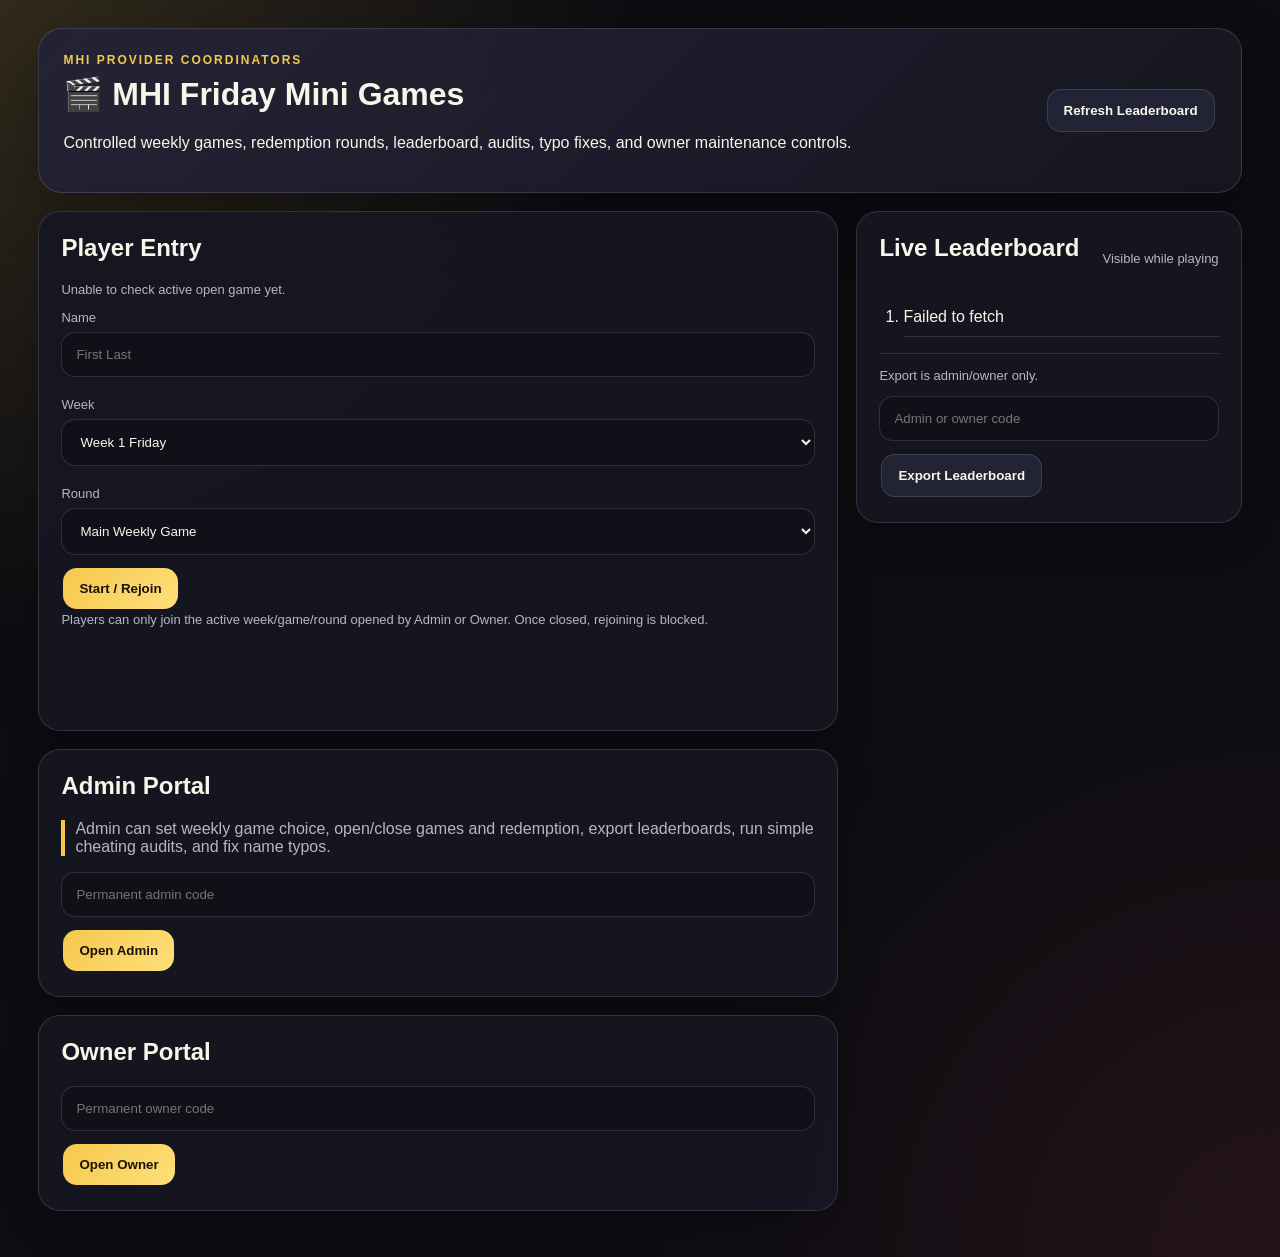
==== index.html @ cdc117ef "Add files via upload" ====
<!DOCTYPE html><html lang="en"><head><meta charset="UTF-8"/><meta name="viewport" content="width=device-width, initial-scale=1.0"/><title>MHI Friday Mini Games – Provider Coordinators</title><link rel="stylesheet" href="style.css"/></head><body><div class="app">
<header class="hero"><div><p class="eyebrow">MHI Provider Coordinators</p><h1>🎬 MHI Friday Mini Games</h1><p>Controlled weekly games, redemption rounds, leaderboard, audits, typo fixes, and owner maintenance controls.</p></div><button id="refreshBtn" class="secondary" type="button">Refresh Leaderboard</button></header>
<main class="layout">
<section class="card game-zone"><div id="entryPanel"><h2>Player Entry</h2><p id="activeDefaultNotice" class="hint">Checking for the active open game...</p><label>Name</label><input id="playerName" placeholder="First Last" maxlength="60"/><label>Week</label><select id="weekSelect"><option value="Week 1">Week 1 Friday</option><option value="Week 2">Week 2 Friday</option><option value="Week 3">Week 3 Friday</option><option value="Week 4">Week 4 Friday</option><option value="Final Kahoot">Final Kahoot Friday</option></select><label>Round</label><select id="roundSelect"><option value="main">Main Weekly Game</option><option value="redemption">Redemption Round</option></select><button id="joinBtn" type="button">Start / Rejoin</button><p class="hint">Players can only join the active week/game/round opened by Admin or Owner. Once closed, rejoining is blocked.</p></div>
<div id="activeGamePanel" class="hidden"><div class="pill-row"><span id="gameStatus" class="pill">Not Started</span><span id="winnerRule" class="pill">Top player tracked</span></div><h2 id="questionText">Choose a week and press Start.</h2><div id="answers" class="answers"></div><div id="typedAnswerBox" class="hidden"><input id="typedAnswer" placeholder="Type your answer"/><button id="submitTypedBtn" type="button">Submit</button></div><div id="matchingBox" class="hidden matching-box"></div><div class="button-row"><button id="nextBtn" class="secondary" type="button" disabled>Next</button><button id="exitBtn" class="secondary" type="button">Exit / Come Back Later</button></div><p id="feedback" class="feedback"></p></div></section>
<aside class="card side-board"><div class="leaderboard-head"><h2>Live Leaderboard</h2><span class="mini">Visible while playing</span></div><ol id="leaderboard"></ol><div class="locked-export"><p class="hint">Export is admin/owner only.</p><input id="exportCode" type="password" placeholder="Admin or owner code"/><button id="exportBtn" class="secondary" type="button">Export Leaderboard</button></div></aside>
<section class="card"><h2>Admin Portal</h2><p class="admin-note">Admin can set weekly game choice, open/close games and redemption, export leaderboards, run simple cheating audits, and fix name typos.</p><input id="adminCode" type="password" placeholder="Permanent admin code"/><button id="adminLoginBtn" type="button">Open Admin</button><div id="adminPanel" class="hidden panel"><h3>Admin Controls</h3><label>Week</label><select id="adminWeek"><option value="Week 1">Week 1</option><option value="Week 2">Week 2</option><option value="Week 3">Week 3</option><option value="Week 4">Week 4</option><option value="Final Kahoot">Final Kahoot</option></select><label>Game Choice for Week</label><select id="adminGameChoice"><option value="Movie Trivia">Movie Trivia</option><option value="Guess the Quote">Guess the Quote</option><option value="Emoji Movie Guess">Emoji Movie Guess</option><option value="Word Scramble">Word Scramble</option><option value="Select All">Select All</option><option value="Matching">Matching</option><option value="Kahoot Practice">Kahoot Practice</option></select><label>Round Type</label><select id="adminReleaseType"><option value="main">Main Weekly Game</option><option value="redemption">Redemption Round</option></select><button id="adminSetGameBtn" type="button">Set Week Game</button><button id="adminOpenBtn" type="button">Open Round</button><button id="adminCloseBtn" class="danger" type="button">Close Round</button><button id="adminAuditBtn" class="secondary" type="button">Simple Cheat Audit</button><button id="adminExportBtn" class="secondary" type="button">Export Leaderboard to Excel</button><button id="adminSetupBonusBtn" class="secondary" type="button">Setup Bonus Points Sheet</button><h4>Fix Name Typo</h4><input id="adminOldName" placeholder="Current incorrect name"/><input id="adminNewName" placeholder="Correct name"/><button id="adminRenamePlayerBtn" class="secondary" type="button">Fix Typo / Rename Player</button><pre id="adminOutput"></pre></div></section>
<section class="card owner-card"><h2>Owner Portal</h2><input id="ownerCode" type="password" placeholder="Permanent owner code"/><button id="ownerLoginBtn" type="button">Open Owner</button><div id="ownerPanel" class="hidden panel"><h3>Owner Controls</h3><label>Week</label><select id="ownerWeek"><option value="Week 1">Week 1</option><option value="Week 2">Week 2</option><option value="Week 3">Week 3</option><option value="Week 4">Week 4</option><option value="Final Kahoot">Final Kahoot</option></select><label>Game Choice for Week</label><select id="ownerGameChoice"><option value="Movie Trivia">Movie Trivia</option><option value="Guess the Quote">Guess the Quote</option><option value="Emoji Movie Guess">Emoji Movie Guess</option><option value="Word Scramble">Word Scramble</option><option value="Select All">Select All</option><option value="Matching">Matching</option><option value="Kahoot Practice">Kahoot Practice</option></select><label>Round Type</label><select id="ownerReleaseType"><option value="main">Main Weekly Game</option><option value="redemption">Redemption Round</option></select><button id="ownerSetGameBtn" type="button">Set Week Game</button><button id="ownerOpenBtn" type="button">Open Round</button><button id="ownerCloseBtn" class="danger" type="button">Close Round</button><button id="ownerExportBtn" class="secondary" type="button">Export Leaderboard to Excel</button><button id="ownerSetupBonusBtn" class="secondary" type="button">Setup Bonus Points Sheet</button><h4>Owner Reports</h4><button id="ownerReportBtn" class="secondary" type="button">Internal Summary Report</button><button id="ownerParticipationBtn" class="secondary" type="button">Participation Report</button><button id="ownerRedemptionBtn" class="secondary" type="button">Redemption Report</button><button id="ownerPrizeBtn" class="secondary" type="button">Prize Points Report</button><button id="ownerAuditBtn" class="secondary" type="button">Deep Audit Report</button><h4>Owner Score Adjustment</h4><input id="adjustName" placeholder="Player name"/><input id="adjustPoints" type="number" placeholder="Points adjustment, ex: -5 or 10"/><input id="adjustReason" placeholder="Reason"/><button id="ownerAdjustBtn" type="button">Submit Adjustment</button><h4>Fix Name Typo</h4><input id="ownerOldName" placeholder="Current incorrect name"/><input id="ownerNewName" placeholder="Correct name"/><button id="ownerRenamePlayerBtn" class="secondary" type="button">Fix Typo / Rename Player</button><h4>Owner Reset Controls</h4><p class="hint">Reset is scoped to the selected player, week, and round only. Other weeks stay untouched.</p><input id="resetPlayerName" placeholder="Player name to reset"/><label>Reset Week</label><select id="resetWeek"><option value="Week 1">Week 1</option><option value="Week 2">Week 2</option><option value="Week 3">Week 3</option><option value="Week 4">Week 4</option><option value="Final Kahoot">Final Kahoot</option></select><label>Reset Round</label><select id="resetReleaseType"><option value="main">Main Weekly Game</option><option value="redemption">Redemption Round</option></select><button id="ownerResetPlayerBtn" class="danger" type="button">Reset Player Round</button><button id="ownerResetLeaderboardBtn" class="danger" type="button">Archive + Reset Leaderboard</button><h4>Owner Delete Player</h4><p class="hint">Provider Coordinator deletion is owner-only and completely removes the selected player's records.</p><input id="ownerDeletePlayerName" placeholder="Player name to delete completely"/><button id="ownerDeletePlayerBtn" class="danger" type="button">Delete Player Completely</button><h4>Owner Security Tools</h4><button id="ownerGenerateTempBtn" class="secondary" type="button">Generate Temporary Admin Code</button><button id="ownerLogsBtn" class="secondary" type="button">View Action Logs</button><button id="ownerSuspiciousBtn" class="secondary" type="button">View Suspicious Activity</button><pre id="ownerOutput"></pre></div></section>
</main></div><script src="config.js"></script><script src="gameBank.js"></script><script src="game.js"></script></body></html>
---- style.css ----
:root{--bg:#0d0d12;--card:#171722;--card2:#232336;--text:#f9f5e8;--muted:#b9b4c7;--gold:#f5c84c;--red:#c43d4b;--border:rgba(255,255,255,.13)}
*{box-sizing:border-box}body{margin:0;font-family:Arial,Helvetica,sans-serif;background:radial-gradient(circle at top left,rgba(245,200,76,.16),transparent 35%),radial-gradient(circle at bottom right,rgba(196,61,75,.12),transparent 35%),var(--bg);color:var(--text)}
.app{width:min(1240px,94vw);margin:0 auto;padding:28px 0}.hero{display:flex;justify-content:space-between;gap:16px;align-items:center;padding:24px;border:1px solid var(--border);border-radius:24px;background:linear-gradient(135deg,rgba(35,35,54,.98),rgba(23,23,34,.9));margin-bottom:18px;box-shadow:0 20px 60px rgba(0,0,0,.28)}
.eyebrow{color:var(--gold);font-weight:800;text-transform:uppercase;letter-spacing:2px;font-size:12px;margin:0 0 8px}
h1,h2,h3,h4,p{margin-top:0}.layout{display:grid;grid-template-columns:minmax(0,1.35fr) minmax(320px,.65fr);gap:18px}.card{padding:22px;border:1px solid var(--border);background:rgba(23,23,34,.95);border-radius:22px;box-shadow:0 15px 40px rgba(0,0,0,.22)}
.game-zone{min-height:520px}.side-board{grid-row:span 4;position:sticky;top:16px;align-self:start;max-height:calc(100vh - 32px);overflow:auto}
label{display:block;color:var(--muted);font-size:13px;margin:10px 0 7px}input,select{width:100%;padding:14px;border-radius:14px;border:1px solid var(--border);background:#101019;color:var(--text);margin-bottom:10px}
button{border:0;border-radius:14px;padding:13px 16px;background:linear-gradient(135deg,var(--gold),#ffdf7a);color:#18120a;font-weight:800;cursor:pointer;margin:3px 2px;position:relative;z-index:2}
button:disabled{opacity:.45;cursor:not-allowed}.secondary{background:var(--card2);color:var(--text);border:1px solid var(--border)}.danger{background:rgba(196,61,75,.18);color:#ffb6be;border:1px solid rgba(196,61,75,.45)}
.hint,.feedback,.mini{color:var(--muted);font-size:13px}.answers{display:grid;gap:10px}.answer-btn{text-align:left;background:#101019;color:var(--text);border:1px solid var(--border);width:100%}.answer-btn.correct{background:rgba(76,201,138,.2);border-color:rgba(76,201,138,.65)}.answer-btn.wrong{background:rgba(196,61,75,.2);border-color:rgba(196,61,75,.65)}
.pill-row{display:flex;gap:8px;flex-wrap:wrap;margin-bottom:18px}.pill{display:inline-flex;padding:8px 10px;border-radius:999px;background:rgba(245,200,76,.14);color:var(--gold);font-size:12px;font-weight:800}
.hidden{display:none!important}.panel{margin-top:14px;border-top:1px solid var(--border);padding-top:14px}pre{white-space:pre-wrap;background:#101019;border:1px solid var(--border);border-radius:14px;padding:12px;max-height:300px;overflow:auto}
ol{padding-left:24px}li{padding:10px 0;border-bottom:1px solid var(--border)}.leaderboard-head{display:flex;justify-content:space-between;gap:10px;align-items:center}.locked-export{margin-top:16px;border-top:1px solid var(--border);padding-top:14px}.button-row{margin-top:14px}
.matching-box{display:grid;gap:10px}.match-row{display:grid;grid-template-columns:1fr 1fr;gap:10px;background:#101019;border:1px solid var(--border);padding:10px;border-radius:14px}.match-row select{margin:0}.admin-note{border-left:4px solid var(--gold);padding-left:10px;color:var(--muted)}
@media(max-width:920px){.layout{grid-template-columns:1fr}.side-board{position:static;max-height:none}.hero{flex-direction:column;align-items:stretch}}
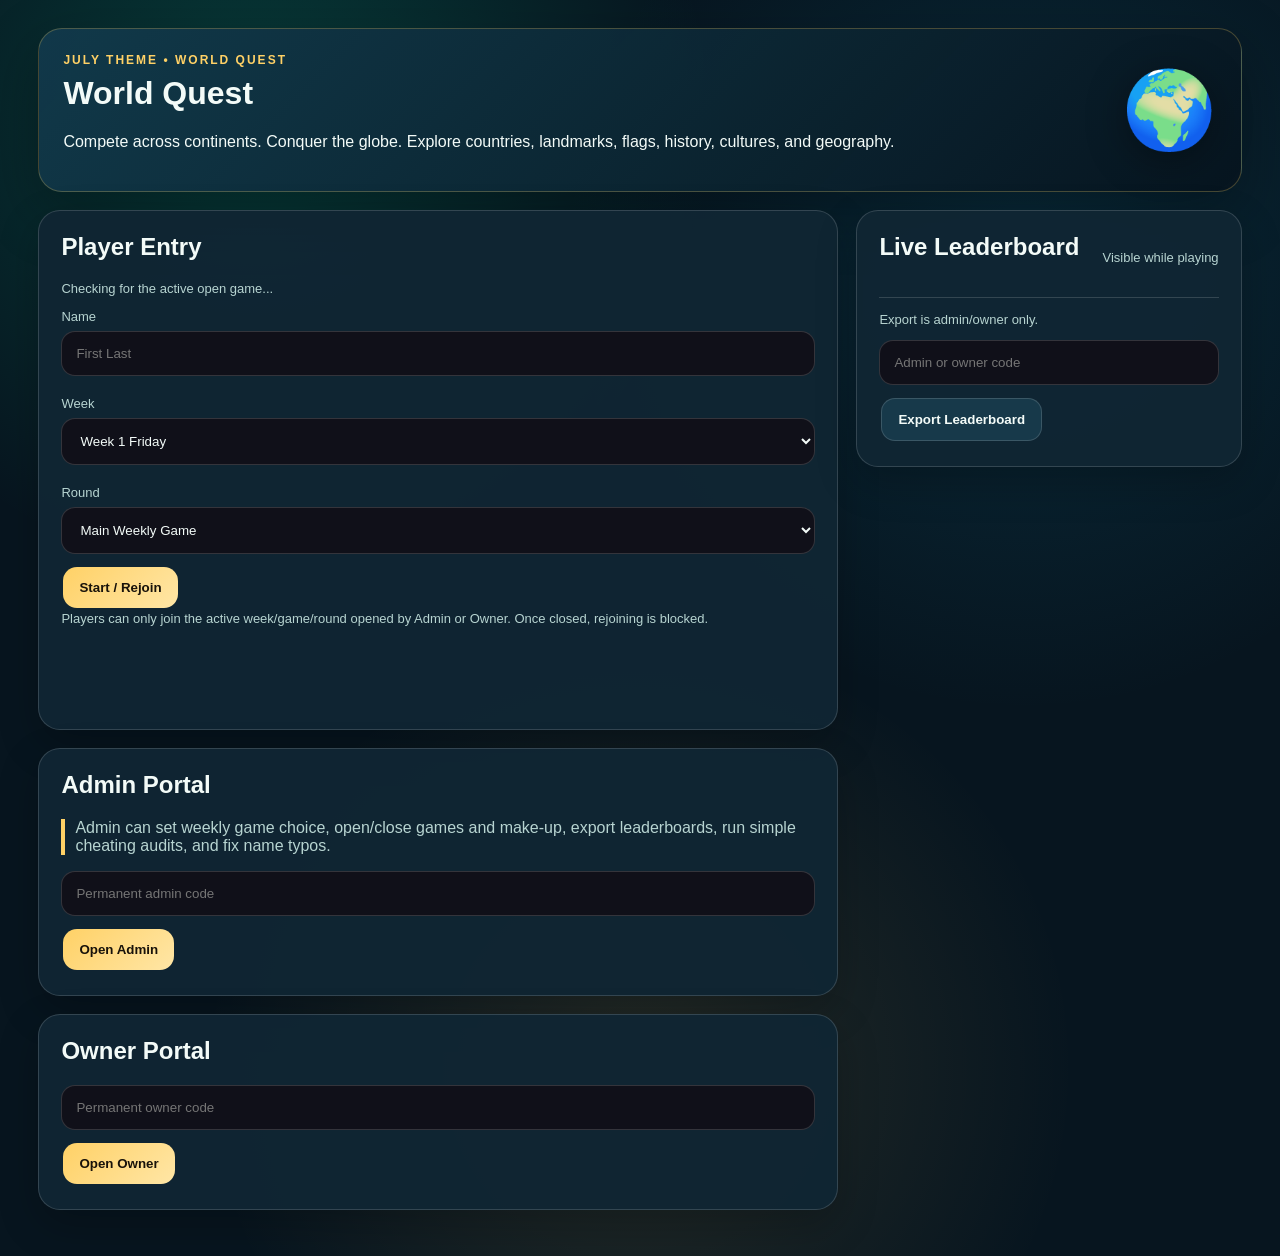
==== commit ed34a9f8: "Add files via upload" ====
--- a/index.html
+++ b/index.html
@@ -1,9 +1,61 @@
-<!DOCTYPE html><html lang="en"><head><meta charset="UTF-8"/><meta name="viewport" content="width=device-width, initial-scale=1.0"/><title>MHI Friday Mini Games – Provider Coordinators</title><link rel="stylesheet" href="style.css"/></head><body><div class="app">
-<header class="hero"><div><p class="eyebrow">MHI Provider Coordinators</p><h1>🎬 MHI Friday Mini Games</h1><p>Controlled weekly games, redemption rounds, leaderboard, audits, typo fixes, and owner maintenance controls.</p></div><button id="refreshBtn" class="secondary" type="button">Refresh Leaderboard</button></header>
+<!DOCTYPE html><html lang="en"><head><meta charset="UTF-8"/><meta name="viewport" content="width=device-width, initial-scale=1.0"/><title>MHI Provider Coordinator World Quest</title><link rel="stylesheet" href="style.css"/></head><body><div class="app">
+<header class="hero">
+      <div>
+        <p class="eyebrow">July Theme • World Quest</p>
+        <h1>World Quest</h1>
+        <p>Compete across continents. Conquer the globe. Explore countries, landmarks, flags, history, cultures, and geography.</p>
+      </div>
+      <div class="theme-art" aria-hidden="true">🌍</div>
+    </header>
 <main class="layout">
-<section class="card game-zone"><div id="entryPanel"><h2>Player Entry</h2><p id="activeDefaultNotice" class="hint">Checking for the active open game...</p><label>Name</label><input id="playerName" placeholder="First Last" maxlength="60"/><label>Week</label><select id="weekSelect"><option value="Week 1">Week 1 Friday</option><option value="Week 2">Week 2 Friday</option><option value="Week 3">Week 3 Friday</option><option value="Week 4">Week 4 Friday</option><option value="Final Kahoot">Final Kahoot Friday</option></select><label>Round</label><select id="roundSelect"><option value="main">Main Weekly Game</option><option value="redemption">Redemption Round</option></select><button id="joinBtn" type="button">Start / Rejoin</button><p class="hint">Players can only join the active week/game/round opened by Admin or Owner. Once closed, rejoining is blocked.</p></div>
+<section class="card game-zone"><div id="entryPanel"><h2>Player Entry</h2><p id="activeDefaultNotice" class="hint">Checking for the active open game...</p><label>Name</label><input id="playerName" placeholder="First Last" maxlength="60"/><label>Week</label><select id="weekSelect"><option value="Week 1">Week 1 Friday</option><option value="Week 2">Week 2 Friday</option><option value="Week 3">Week 3 Friday</option><option value="Week 4">Week 4 Friday</option><option value="Final Kahoot">Final Kahoot Friday</option></select><label>Round</label><select id="roundSelect"><option value="main">Main Weekly Game</option><option value="make-up">Make-Up Round</option></select><button id="joinBtn" type="button">Start / Rejoin</button><p class="hint">Players can only join the active week/game/round opened by Admin or Owner. Once closed, rejoining is blocked.</p></div>
 <div id="activeGamePanel" class="hidden"><div class="pill-row"><span id="gameStatus" class="pill">Not Started</span><span id="winnerRule" class="pill">Top player tracked</span></div><h2 id="questionText">Choose a week and press Start.</h2><div id="answers" class="answers"></div><div id="typedAnswerBox" class="hidden"><input id="typedAnswer" placeholder="Type your answer"/><button id="submitTypedBtn" type="button">Submit</button></div><div id="matchingBox" class="hidden matching-box"></div><div class="button-row"><button id="nextBtn" class="secondary" type="button" disabled>Next</button><button id="exitBtn" class="secondary" type="button">Exit / Come Back Later</button></div><p id="feedback" class="feedback"></p></div></section>
 <aside class="card side-board"><div class="leaderboard-head"><h2>Live Leaderboard</h2><span class="mini">Visible while playing</span></div><ol id="leaderboard"></ol><div class="locked-export"><p class="hint">Export is admin/owner only.</p><input id="exportCode" type="password" placeholder="Admin or owner code"/><button id="exportBtn" class="secondary" type="button">Export Leaderboard</button></div></aside>
-<section class="card"><h2>Admin Portal</h2><p class="admin-note">Admin can set weekly game choice, open/close games and redemption, export leaderboards, run simple cheating audits, and fix name typos.</p><input id="adminCode" type="password" placeholder="Permanent admin code"/><button id="adminLoginBtn" type="button">Open Admin</button><div id="adminPanel" class="hidden panel"><h3>Admin Controls</h3><label>Week</label><select id="adminWeek"><option value="Week 1">Week 1</option><option value="Week 2">Week 2</option><option value="Week 3">Week 3</option><option value="Week 4">Week 4</option><option value="Final Kahoot">Final Kahoot</option></select><label>Game Choice for Week</label><select id="adminGameChoice"><option value="Movie Trivia">Movie Trivia</option><option value="Guess the Quote">Guess the Quote</option><option value="Emoji Movie Guess">Emoji Movie Guess</option><option value="Word Scramble">Word Scramble</option><option value="Select All">Select All</option><option value="Matching">Matching</option><option value="Kahoot Practice">Kahoot Practice</option></select><label>Round Type</label><select id="adminReleaseType"><option value="main">Main Weekly Game</option><option value="redemption">Redemption Round</option></select><button id="adminSetGameBtn" type="button">Set Week Game</button><button id="adminOpenBtn" type="button">Open Round</button><button id="adminCloseBtn" class="danger" type="button">Close Round</button><button id="adminAuditBtn" class="secondary" type="button">Simple Cheat Audit</button><button id="adminExportBtn" class="secondary" type="button">Export Leaderboard to Excel</button><button id="adminSetupBonusBtn" class="secondary" type="button">Setup Bonus Points Sheet</button><h4>Fix Name Typo</h4><input id="adminOldName" placeholder="Current incorrect name"/><input id="adminNewName" placeholder="Correct name"/><button id="adminRenamePlayerBtn" class="secondary" type="button">Fix Typo / Rename Player</button><pre id="adminOutput"></pre></div></section>
-<section class="card owner-card"><h2>Owner Portal</h2><input id="ownerCode" type="password" placeholder="Permanent owner code"/><button id="ownerLoginBtn" type="button">Open Owner</button><div id="ownerPanel" class="hidden panel"><h3>Owner Controls</h3><label>Week</label><select id="ownerWeek"><option value="Week 1">Week 1</option><option value="Week 2">Week 2</option><option value="Week 3">Week 3</option><option value="Week 4">Week 4</option><option value="Final Kahoot">Final Kahoot</option></select><label>Game Choice for Week</label><select id="ownerGameChoice"><option value="Movie Trivia">Movie Trivia</option><option value="Guess the Quote">Guess the Quote</option><option value="Emoji Movie Guess">Emoji Movie Guess</option><option value="Word Scramble">Word Scramble</option><option value="Select All">Select All</option><option value="Matching">Matching</option><option value="Kahoot Practice">Kahoot Practice</option></select><label>Round Type</label><select id="ownerReleaseType"><option value="main">Main Weekly Game</option><option value="redemption">Redemption Round</option></select><button id="ownerSetGameBtn" type="button">Set Week Game</button><button id="ownerOpenBtn" type="button">Open Round</button><button id="ownerCloseBtn" class="danger" type="button">Close Round</button><button id="ownerExportBtn" class="secondary" type="button">Export Leaderboard to Excel</button><button id="ownerSetupBonusBtn" class="secondary" type="button">Setup Bonus Points Sheet</button><h4>Owner Reports</h4><button id="ownerReportBtn" class="secondary" type="button">Internal Summary Report</button><button id="ownerParticipationBtn" class="secondary" type="button">Participation Report</button><button id="ownerRedemptionBtn" class="secondary" type="button">Redemption Report</button><button id="ownerPrizeBtn" class="secondary" type="button">Prize Points Report</button><button id="ownerAuditBtn" class="secondary" type="button">Deep Audit Report</button><h4>Owner Score Adjustment</h4><input id="adjustName" placeholder="Player name"/><input id="adjustPoints" type="number" placeholder="Points adjustment, ex: -5 or 10"/><input id="adjustReason" placeholder="Reason"/><button id="ownerAdjustBtn" type="button">Submit Adjustment</button><h4>Fix Name Typo</h4><input id="ownerOldName" placeholder="Current incorrect name"/><input id="ownerNewName" placeholder="Correct name"/><button id="ownerRenamePlayerBtn" class="secondary" type="button">Fix Typo / Rename Player</button><h4>Owner Reset Controls</h4><p class="hint">Reset is scoped to the selected player, week, and round only. Other weeks stay untouched.</p><input id="resetPlayerName" placeholder="Player name to reset"/><label>Reset Week</label><select id="resetWeek"><option value="Week 1">Week 1</option><option value="Week 2">Week 2</option><option value="Week 3">Week 3</option><option value="Week 4">Week 4</option><option value="Final Kahoot">Final Kahoot</option></select><label>Reset Round</label><select id="resetReleaseType"><option value="main">Main Weekly Game</option><option value="redemption">Redemption Round</option></select><button id="ownerResetPlayerBtn" class="danger" type="button">Reset Player Round</button><button id="ownerResetLeaderboardBtn" class="danger" type="button">Archive + Reset Leaderboard</button><h4>Owner Delete Player</h4><p class="hint">Provider Coordinator deletion is owner-only and completely removes the selected player's records.</p><input id="ownerDeletePlayerName" placeholder="Player name to delete completely"/><button id="ownerDeletePlayerBtn" class="danger" type="button">Delete Player Completely</button><h4>Owner Security Tools</h4><button id="ownerGenerateTempBtn" class="secondary" type="button">Generate Temporary Admin Code</button><button id="ownerLogsBtn" class="secondary" type="button">View Action Logs</button><button id="ownerSuspiciousBtn" class="secondary" type="button">View Suspicious Activity</button><pre id="ownerOutput"></pre></div></section>
+<section class="card"><h2>Admin Portal</h2><p class="admin-note">Admin can set weekly game choice, open/close games and make-up, export leaderboards, run simple cheating audits, and fix name typos.</p><input id="adminCode" type="password" placeholder="Permanent admin code"/><button id="adminLoginBtn" type="button">Open Admin</button><div id="adminPanel" class="hidden panel"><h3>Admin Controls</h3><label>Week</label><select id="adminWeek"><option value="Week 1">Week 1</option><option value="Week 2">Week 2</option><option value="Week 3">Week 3</option><option value="Week 4">Week 4</option><option value="Final Kahoot">Final Kahoot</option></select><label>Game Choice for Week</label><select id="adminGameChoice"><option value="Flag Finder">Flag Finder</option>
+  <option value="Landmark Legends">Landmark Legends</option>
+  <option value="Map Quest">Map Quest</option>
+  <option value="Culture Clues">Culture Clues</option>
+  <option value="Empire Explorer">Empire Explorer</option>
+  <option value="World Scramble">World Scramble</option>
+  <option value="Passport Matching">Passport Matching</option>
+  <option value="Global Showdown Kahoot">Global Showdown Kahoot</option>
+  <option value="World Quest Tie-Breaker">World Quest Tie-Breaker</option></select><label>Round Type</label><select id="adminReleaseType"><option value="main">Main Weekly Game</option><option value="make-up">Make-Up Round</option></select><button id="adminSetGameBtn" type="button">Set Week Game</button><button id="adminOpenBtn" type="button">Open Round</button><button id="adminCloseBtn" class="danger" type="button">Close Round</button><button id="adminAuditBtn" class="secondary" type="button">Simple Cheat Audit</button><button id="adminAuditExportBtn" class="secondary" type="button">Export Audit Report</button>
+<button id="adminMakeupReportBtn" class="secondary" type="button">Make-Up Eligibility Report</button>
+<button id="adminExportBtn" class="secondary" type="button">Export Leaderboard to Excel</button><button id="adminSetupBonusBtn" class="secondary" type="button">Setup / Refresh Bonus Points Sheet</button><h4>Fix Name Typo</h4><input id="adminOldName" placeholder="Current incorrect name"/><input id="adminNewName" placeholder="Correct name"/><button id="adminRenamePlayerBtn" class="secondary" type="button">Fix Typo / Rename Player</button><pre id="adminOutput"></pre></div></section>
+<section class="card owner-card"><h2>Owner Portal</h2><input id="ownerCode" type="password" placeholder="Permanent owner code"/><button id="ownerLoginBtn" type="button">Open Owner</button><div id="ownerPanel" class="hidden panel"><h3>Owner Controls</h3><label>Week</label><select id="ownerWeek"><option value="Week 1">Week 1</option><option value="Week 2">Week 2</option><option value="Week 3">Week 3</option><option value="Week 4">Week 4</option><option value="Final Kahoot">Final Kahoot</option></select><label>Game Choice for Week</label><select id="ownerGameChoice"><option value="Flag Finder">Flag Finder</option>
+  <option value="Landmark Legends">Landmark Legends</option>
+  <option value="Map Quest">Map Quest</option>
+  <option value="Culture Clues">Culture Clues</option>
+  <option value="Empire Explorer">Empire Explorer</option>
+  <option value="World Scramble">World Scramble</option>
+  <option value="Passport Matching">Passport Matching</option>
+  <option value="Global Showdown Kahoot">Global Showdown Kahoot</option>
+  <option value="World Quest Tie-Breaker">World Quest Tie-Breaker</option></select><label>Round Type</label><select id="ownerReleaseType"><option value="main">Main Weekly Game</option><option value="make-up">Make-Up Round</option></select><button id="ownerSetGameBtn" type="button">Set Week Game</button><button id="ownerOpenBtn" type="button">Open Round</button><button id="ownerCloseBtn" class="danger" type="button">Close Round</button>
+<h4>Owner Practice Mode</h4>
+<p class="hint">Practice mode lets you test the active open game without saving points to the real leaderboard.</p>
+<button id="ownerPracticeBtn" class="secondary" type="button">Start Owner Practice Game</button>
+
+<h4>Owner Question Editor</h4>
+<p class="hint">Use this to update questions/options from the site. Edits are stored in the backend Google Sheet and override coded questions for the selected week/round/game.</p>
+<label>Edit Week</label><select id="editorWeek"><option value="Week 1">Week 1</option><option value="Week 2">Week 2</option><option value="Week 3">Week 3</option><option value="Week 4">Week 4</option><option value="Final Kahoot">Final Kahoot</option></select>
+<label>Edit Round</label><select id="editorReleaseType"><option value="main">Main Weekly Game</option><option value="make-up">Make-Up Round</option></select>
+<label>Edit Game</label><select id="editorGame"><option value="Flag Finder">Flag Finder</option>
+  <option value="Landmark Legends">Landmark Legends</option>
+  <option value="Map Quest">Map Quest</option>
+  <option value="Culture Clues">Culture Clues</option>
+  <option value="Empire Explorer">Empire Explorer</option>
+  <option value="World Scramble">World Scramble</option>
+  <option value="Passport Matching">Passport Matching</option>
+  <option value="Global Showdown Kahoot">Global Showdown Kahoot</option>
+  <option value="World Quest Tie-Breaker">World Quest Tie-Breaker</option></select>
+<button id="ownerLoadQuestionsBtn" class="secondary" type="button">Load Editable Questions</button>
+<textarea id="questionEditorBox" rows="12" style="width:100%;border-radius:14px;background:#101019;color:#f9f5e8;border:1px solid rgba(255,255,255,.13);padding:12px;" placeholder="Load questions first, then edit JSON here."></textarea>
+<button id="ownerSaveQuestionsBtn" class="secondary" type="button">Save Question Edits</button>
+<button id="ownerResetQuestionsBtn" class="danger" type="button">Clear Custom Questions</button>
+<button id="ownerActiveDashboardBtn" class="secondary" type="button">View Active Round Dashboard</button>
+<button id="ownerForceCloseBtn" class="danger" type="button">Force Close All Rounds</button>
+<button id="ownerAuditExportBtn" class="secondary" type="button">Export Full Audit Report</button>
+<button id="ownerBonusReportBtn" class="secondary" type="button">Export Bonus Point Report</button>
+<button id="ownerMakeupReportBtn" class="secondary" type="button">Make-Up Eligibility Report</button>
+<button id="ownerExportBtn" class="secondary" type="button">Export Leaderboard to Excel</button><button id="ownerSetupBonusBtn" class="secondary" type="button">Setup / Refresh Bonus Points Sheet</button><h4>Owner Reports</h4><button id="ownerReportBtn" class="secondary" type="button">Internal Summary Report</button><button id="ownerParticipationBtn" class="secondary" type="button">Participation Report</button><button id="ownerMake-UpBtn" class="secondary" type="button">Make-Up Report</button><button id="ownerPrizeBtn" class="secondary" type="button">Prize Points Report</button><button id="ownerAuditBtn" class="secondary" type="button">Deep Audit Report</button><h4>Owner Score Adjustment</h4><input id="adjustName" placeholder="Player name"/><input id="adjustPoints" type="number" placeholder="Points adjustment, ex: -5 or 10"/><input id="adjustReason" placeholder="Reason"/><button id="ownerAdjustBtn" type="button">Submit Adjustment</button><h4>Fix Name Typo</h4><input id="ownerOldName" placeholder="Current incorrect name"/><input id="ownerNewName" placeholder="Correct name"/><button id="ownerRenamePlayerBtn" class="secondary" type="button">Fix Typo / Rename Player</button><h4>Owner Reset Controls</h4><p class="hint">Reset is scoped to the selected player, week, and round only. Other weeks stay untouched.</p><input id="resetPlayerName" placeholder="Player name to reset"/><label>Reset Week</label><select id="resetWeek"><option value="Week 1">Week 1</option><option value="Week 2">Week 2</option><option value="Week 3">Week 3</option><option value="Week 4">Week 4</option><option value="Final Kahoot">Final Kahoot</option></select><label>Reset Round</label><select id="resetReleaseType"><option value="main">Main Weekly Game</option><option value="make-up">Make-Up Round</option></select><button id="ownerResetPlayerBtn" class="danger" type="button">Reset Player Round</button><button id="ownerResetLeaderboardBtn" class="danger" type="button">Archive + Reset Leaderboard</button><h4>Owner Delete Player / Test Record Cleanup</h4><p class="hint">Provider Coordinator deletion is owner-only and completely removes the selected player's records.</p><input id="ownerDeletePlayerName" placeholder="Player name to delete completely"/><button id="ownerDeletePlayerBtn" class="danger" type="button">Delete Player Completely</button><h4>Owner Security Tools</h4><button id="ownerGenerateTempBtn" class="secondary" type="button">Generate Temporary Admin Code</button><button id="ownerLogsBtn" class="secondary" type="button">View Action Logs</button><button id="ownerSuspiciousBtn" class="secondary" type="button">View Suspicious Activity</button><pre id="ownerOutput"></pre></div></section>
 </main></div><script src="config.js"></script><script src="gameBank.js"></script><script src="game.js"></script></body></html>
--- a/style.css
+++ b/style.css
@@ -1,4 +1,4 @@
-:root{--bg:#0d0d12;--card:#171722;--card2:#232336;--text:#f9f5e8;--muted:#b9b4c7;--gold:#f5c84c;--red:#c43d4b;--border:rgba(255,255,255,.13)}
+:root{--bg:#07151f;--card:#102633;--card2:#17394a;--text:#f3fbf8;--muted:#b7d4d1;--gold:#ffd166;--red:#ef476f;--green:#06d6a0;--blue:#118ab2;--border:rgba(255,255,255,.15)}
 *{box-sizing:border-box}body{margin:0;font-family:Arial,Helvetica,sans-serif;background:radial-gradient(circle at top left,rgba(245,200,76,.16),transparent 35%),radial-gradient(circle at bottom right,rgba(196,61,75,.12),transparent 35%),var(--bg);color:var(--text)}
 .app{width:min(1240px,94vw);margin:0 auto;padding:28px 0}.hero{display:flex;justify-content:space-between;gap:16px;align-items:center;padding:24px;border:1px solid var(--border);border-radius:24px;background:linear-gradient(135deg,rgba(35,35,54,.98),rgba(23,23,34,.9));margin-bottom:18px;box-shadow:0 20px 60px rgba(0,0,0,.28)}
 .eyebrow{color:var(--gold);font-weight:800;text-transform:uppercase;letter-spacing:2px;font-size:12px;margin:0 0 8px}
@@ -12,4 +12,15 @@
 .hidden{display:none!important}.panel{margin-top:14px;border-top:1px solid var(--border);padding-top:14px}pre{white-space:pre-wrap;background:#101019;border:1px solid var(--border);border-radius:14px;padding:12px;max-height:300px;overflow:auto}
 ol{padding-left:24px}li{padding:10px 0;border-bottom:1px solid var(--border)}.leaderboard-head{display:flex;justify-content:space-between;gap:10px;align-items:center}.locked-export{margin-top:16px;border-top:1px solid var(--border);padding-top:14px}.button-row{margin-top:14px}
 .matching-box{display:grid;gap:10px}.match-row{display:grid;grid-template-columns:1fr 1fr;gap:10px;background:#101019;border:1px solid var(--border);padding:10px;border-radius:14px}.match-row select{margin:0}.admin-note{border-left:4px solid var(--gold);padding-left:10px;color:var(--muted)}
-@media(max-width:920px){.layout{grid-template-columns:1fr}.side-board{position:static;max-height:none}.hero{flex-direction:column;align-items:stretch}}+@media(max-width:920px){.layout{grid-template-columns:1fr}.side-board{position:static;max-height:none}.hero{flex-direction:column;align-items:stretch}}
+body{background:radial-gradient(circle at 20% 10%,rgba(6,214,160,.20),transparent 30%),radial-gradient(circle at 80% 20%,rgba(17,138,178,.18),transparent 32%),radial-gradient(circle at 50% 85%,rgba(255,209,102,.12),transparent 35%),var(--bg)!important}
+.hero{background:linear-gradient(135deg,rgba(17,57,74,.98),rgba(7,21,31,.95))!important;border-color:rgba(255,209,102,.25)!important}
+.theme-art{font-size:76px;filter:drop-shadow(0 8px 20px rgba(0,0,0,.35));line-height:1}
+.card{background:rgba(16,38,51,.96)!important}
+button{background:linear-gradient(135deg,var(--gold),#ffe6a6)!important}
+.secondary{background:var(--card2)!important;color:var(--text)!important;border:1px solid var(--border)!important}
+.danger{background:rgba(239,71,111,.18)!important;color:#ffd0dc!important;border:1px solid rgba(239,71,111,.55)!important}
+.pill{background:rgba(6,214,160,.16)!important;color:#adffe6!important}
+.answer-btn{background:#07151f!important;color:var(--text)!important}
+.answer-btn.correct{background:rgba(6,214,160,.25)!important}
+.answer-btn.wrong{background:rgba(239,71,111,.23)!important}
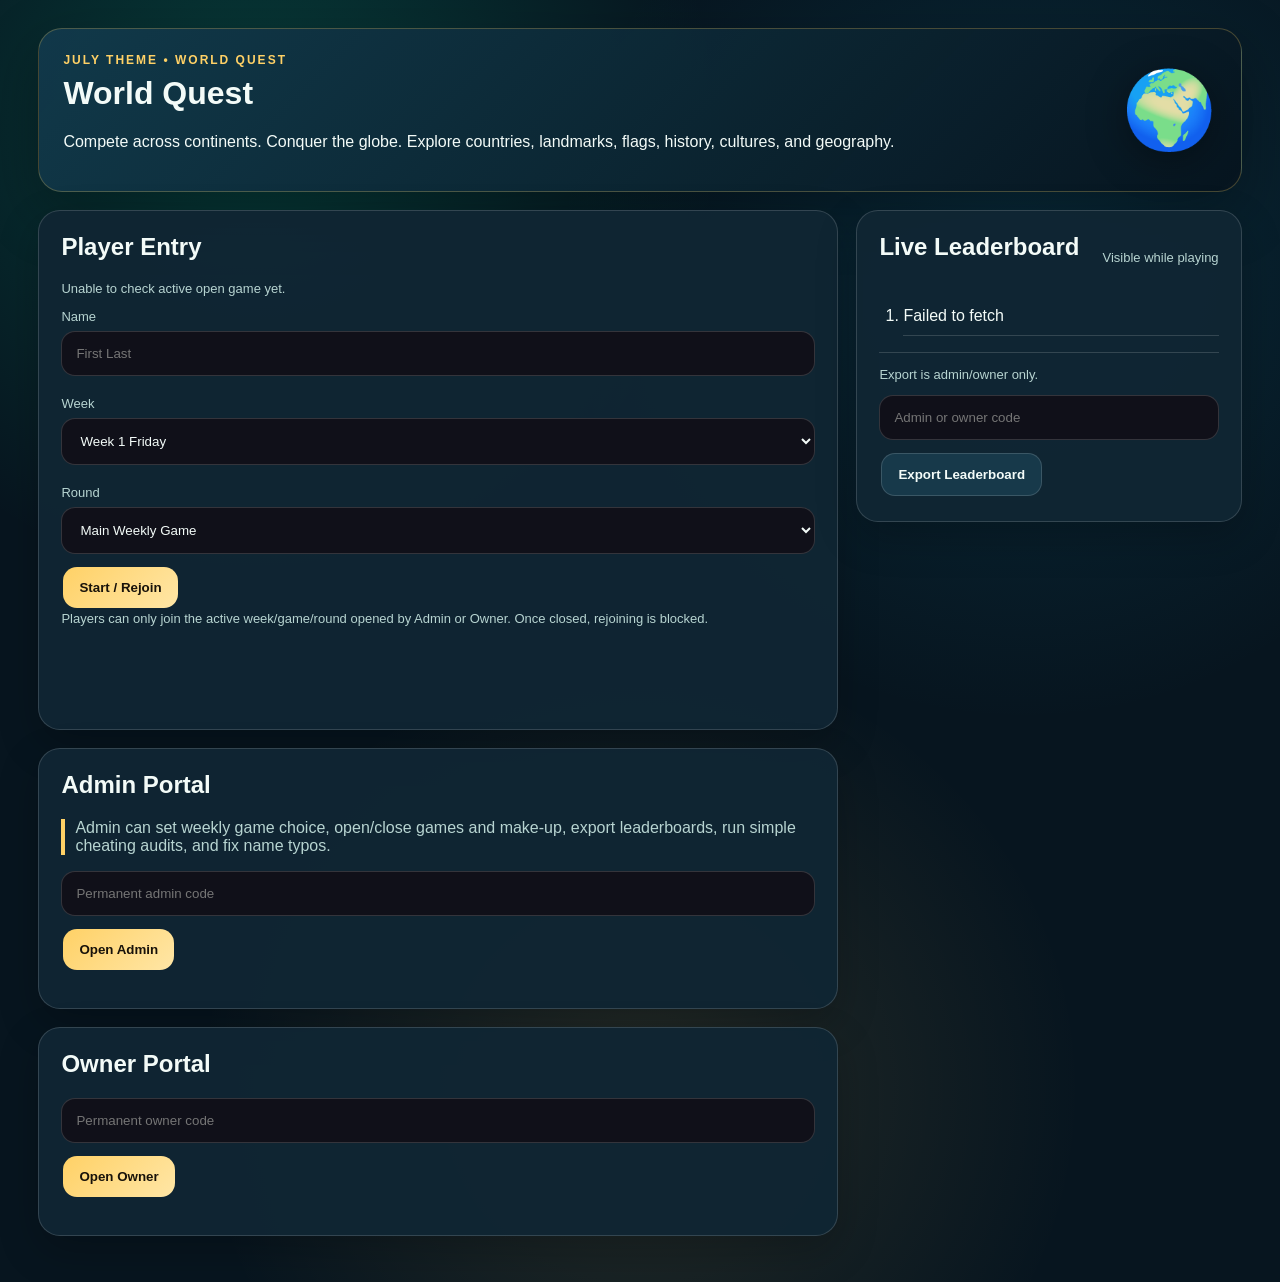
==== commit 826babbb: "Add files via upload" ====
--- a/index.html
+++ b/index.html
@@ -8,10 +8,10 @@
       <div class="theme-art" aria-hidden="true">🌍</div>
     </header>
 <main class="layout">
-<section class="card game-zone"><div id="entryPanel"><h2>Player Entry</h2><p id="activeDefaultNotice" class="hint">Checking for the active open game...</p><label>Name</label><input id="playerName" placeholder="First Last" maxlength="60"/><label>Week</label><select id="weekSelect"><option value="Week 1">Week 1 Friday</option><option value="Week 2">Week 2 Friday</option><option value="Week 3">Week 3 Friday</option><option value="Week 4">Week 4 Friday</option><option value="Final Kahoot">Final Kahoot Friday</option></select><label>Round</label><select id="roundSelect"><option value="main">Main Weekly Game</option><option value="make-up">Make-Up Round</option></select><button id="joinBtn" type="button">Start / Rejoin</button><p class="hint">Players can only join the active week/game/round opened by Admin or Owner. Once closed, rejoining is blocked.</p></div>
+<section class="card game-zone"><div id="entryPanel"><h2>Player Entry</h2><p id="activeDefaultNotice" class="hint">Checking for the active open game...</p><label>Name</label><input id="playerName" placeholder="First Last" maxlength="60"/><label>Week</label><select id="weekSelect"><option value="Week 1">Week 1 Friday</option><option value="Week 2">Week 2 Friday</option><option value="Week 3">Week 3 Friday</option><option value="Week 4">Week 4 Friday</option><option value="Final Kahoot">Final Kahoot Friday</option></select><label>Round</label><select id="roundSelect"><option value="main">Main Weekly Game</option><option value="redemption">Make-Up Round</option></select><button id="joinBtn" type="button">Start / Rejoin</button><p class="hint">Players can only join the active week/game/round opened by Admin or Owner. Once closed, rejoining is blocked.</p></div>
 <div id="activeGamePanel" class="hidden"><div class="pill-row"><span id="gameStatus" class="pill">Not Started</span><span id="winnerRule" class="pill">Top player tracked</span></div><h2 id="questionText">Choose a week and press Start.</h2><div id="answers" class="answers"></div><div id="typedAnswerBox" class="hidden"><input id="typedAnswer" placeholder="Type your answer"/><button id="submitTypedBtn" type="button">Submit</button></div><div id="matchingBox" class="hidden matching-box"></div><div class="button-row"><button id="nextBtn" class="secondary" type="button" disabled>Next</button><button id="exitBtn" class="secondary" type="button">Exit / Come Back Later</button></div><p id="feedback" class="feedback"></p></div></section>
 <aside class="card side-board"><div class="leaderboard-head"><h2>Live Leaderboard</h2><span class="mini">Visible while playing</span></div><ol id="leaderboard"></ol><div class="locked-export"><p class="hint">Export is admin/owner only.</p><input id="exportCode" type="password" placeholder="Admin or owner code"/><button id="exportBtn" class="secondary" type="button">Export Leaderboard</button></div></aside>
-<section class="card"><h2>Admin Portal</h2><p class="admin-note">Admin can set weekly game choice, open/close games and make-up, export leaderboards, run simple cheating audits, and fix name typos.</p><input id="adminCode" type="password" placeholder="Permanent admin code"/><button id="adminLoginBtn" type="button">Open Admin</button><div id="adminPanel" class="hidden panel"><h3>Admin Controls</h3><label>Week</label><select id="adminWeek"><option value="Week 1">Week 1</option><option value="Week 2">Week 2</option><option value="Week 3">Week 3</option><option value="Week 4">Week 4</option><option value="Final Kahoot">Final Kahoot</option></select><label>Game Choice for Week</label><select id="adminGameChoice"><option value="Flag Finder">Flag Finder</option>
+<section class="card"><h2>Admin Portal</h2><p class="admin-note">Admin can set weekly game choice, open/close games and make-up, export leaderboards, run simple cheating audits, and fix name typos.</p><input id="adminCode" type="password" placeholder="Permanent admin code"/><button id="adminLoginBtn" type="button">Open Admin</button><p id="adminLoginStatus" class="hint"></p><div id="adminPanel" class="hidden panel"><h3>Admin Controls</h3><label>Week</label><select id="adminWeek"><option value="Week 1">Week 1</option><option value="Week 2">Week 2</option><option value="Week 3">Week 3</option><option value="Week 4">Week 4</option><option value="Final Kahoot">Final Kahoot</option></select><label>Game Choice for Week</label><select id="adminGameChoice"><option value="Flag Finder">Flag Finder</option>
   <option value="Landmark Legends">Landmark Legends</option>
   <option value="Map Quest">Map Quest</option>
   <option value="Culture Clues">Culture Clues</option>
@@ -19,10 +19,10 @@
   <option value="World Scramble">World Scramble</option>
   <option value="Passport Matching">Passport Matching</option>
   <option value="Global Showdown Kahoot">Global Showdown Kahoot</option>
-  <option value="World Quest Tie-Breaker">World Quest Tie-Breaker</option></select><label>Round Type</label><select id="adminReleaseType"><option value="main">Main Weekly Game</option><option value="make-up">Make-Up Round</option></select><button id="adminSetGameBtn" type="button">Set Week Game</button><button id="adminOpenBtn" type="button">Open Round</button><button id="adminCloseBtn" class="danger" type="button">Close Round</button><button id="adminAuditBtn" class="secondary" type="button">Simple Cheat Audit</button><button id="adminAuditExportBtn" class="secondary" type="button">Export Audit Report</button>
+  <option value="World Quest Tie-Breaker">World Quest Tie-Breaker</option></select><label>Round Type</label><select id="adminReleaseType"><option value="main">Main Weekly Game</option><option value="redemption">Make-Up Round</option></select><button id="adminSetGameBtn" type="button">Set Week Game</button><button id="adminOpenBtn" type="button">Open Round</button><button id="adminCloseBtn" class="danger" type="button">Close Round</button><button id="adminAuditBtn" class="secondary" type="button">Simple Cheat Audit</button><button id="adminAuditExportBtn" class="secondary" type="button">Export Audit Report</button>
 <button id="adminMakeupReportBtn" class="secondary" type="button">Make-Up Eligibility Report</button>
 <button id="adminExportBtn" class="secondary" type="button">Export Leaderboard to Excel</button><button id="adminSetupBonusBtn" class="secondary" type="button">Setup / Refresh Bonus Points Sheet</button><h4>Fix Name Typo</h4><input id="adminOldName" placeholder="Current incorrect name"/><input id="adminNewName" placeholder="Correct name"/><button id="adminRenamePlayerBtn" class="secondary" type="button">Fix Typo / Rename Player</button><pre id="adminOutput"></pre></div></section>
-<section class="card owner-card"><h2>Owner Portal</h2><input id="ownerCode" type="password" placeholder="Permanent owner code"/><button id="ownerLoginBtn" type="button">Open Owner</button><div id="ownerPanel" class="hidden panel"><h3>Owner Controls</h3><label>Week</label><select id="ownerWeek"><option value="Week 1">Week 1</option><option value="Week 2">Week 2</option><option value="Week 3">Week 3</option><option value="Week 4">Week 4</option><option value="Final Kahoot">Final Kahoot</option></select><label>Game Choice for Week</label><select id="ownerGameChoice"><option value="Flag Finder">Flag Finder</option>
+<section class="card owner-card"><h2>Owner Portal</h2><input id="ownerCode" type="password" placeholder="Permanent owner code"/><button id="ownerLoginBtn" type="button">Open Owner</button><p id="ownerLoginStatus" class="hint"></p><div id="ownerPanel" class="hidden panel"><h3>Owner Controls</h3><label>Week</label><select id="ownerWeek"><option value="Week 1">Week 1</option><option value="Week 2">Week 2</option><option value="Week 3">Week 3</option><option value="Week 4">Week 4</option><option value="Final Kahoot">Final Kahoot</option></select><label>Game Choice for Week</label><select id="ownerGameChoice"><option value="Flag Finder">Flag Finder</option>
   <option value="Landmark Legends">Landmark Legends</option>
   <option value="Map Quest">Map Quest</option>
   <option value="Culture Clues">Culture Clues</option>
@@ -30,7 +30,7 @@
   <option value="World Scramble">World Scramble</option>
   <option value="Passport Matching">Passport Matching</option>
   <option value="Global Showdown Kahoot">Global Showdown Kahoot</option>
-  <option value="World Quest Tie-Breaker">World Quest Tie-Breaker</option></select><label>Round Type</label><select id="ownerReleaseType"><option value="main">Main Weekly Game</option><option value="make-up">Make-Up Round</option></select><button id="ownerSetGameBtn" type="button">Set Week Game</button><button id="ownerOpenBtn" type="button">Open Round</button><button id="ownerCloseBtn" class="danger" type="button">Close Round</button>
+  <option value="World Quest Tie-Breaker">World Quest Tie-Breaker</option></select><label>Round Type</label><select id="ownerReleaseType"><option value="main">Main Weekly Game</option><option value="redemption">Make-Up Round</option></select><button id="ownerSetGameBtn" type="button">Set Week Game</button><button id="ownerOpenBtn" type="button">Open Round</button><button id="ownerCloseBtn" class="danger" type="button">Close Round</button>
 <h4>Owner Practice Mode</h4>
 <p class="hint">Practice mode lets you test the active open game without saving points to the real leaderboard.</p>
 <button id="ownerPracticeBtn" class="secondary" type="button">Start Owner Practice Game</button>
@@ -38,7 +38,7 @@
 <h4>Owner Question Editor</h4>
 <p class="hint">Use this to update questions/options from the site. Edits are stored in the backend Google Sheet and override coded questions for the selected week/round/game.</p>
 <label>Edit Week</label><select id="editorWeek"><option value="Week 1">Week 1</option><option value="Week 2">Week 2</option><option value="Week 3">Week 3</option><option value="Week 4">Week 4</option><option value="Final Kahoot">Final Kahoot</option></select>
-<label>Edit Round</label><select id="editorReleaseType"><option value="main">Main Weekly Game</option><option value="make-up">Make-Up Round</option></select>
+<label>Edit Round</label><select id="editorReleaseType"><option value="main">Main Weekly Game</option><option value="redemption">Make-Up Round</option></select>
 <label>Edit Game</label><select id="editorGame"><option value="Flag Finder">Flag Finder</option>
   <option value="Landmark Legends">Landmark Legends</option>
   <option value="Map Quest">Map Quest</option>
@@ -57,5 +57,5 @@
 <button id="ownerAuditExportBtn" class="secondary" type="button">Export Full Audit Report</button>
 <button id="ownerBonusReportBtn" class="secondary" type="button">Export Bonus Point Report</button>
 <button id="ownerMakeupReportBtn" class="secondary" type="button">Make-Up Eligibility Report</button>
-<button id="ownerExportBtn" class="secondary" type="button">Export Leaderboard to Excel</button><button id="ownerSetupBonusBtn" class="secondary" type="button">Setup / Refresh Bonus Points Sheet</button><h4>Owner Reports</h4><button id="ownerReportBtn" class="secondary" type="button">Internal Summary Report</button><button id="ownerParticipationBtn" class="secondary" type="button">Participation Report</button><button id="ownerMake-UpBtn" class="secondary" type="button">Make-Up Report</button><button id="ownerPrizeBtn" class="secondary" type="button">Prize Points Report</button><button id="ownerAuditBtn" class="secondary" type="button">Deep Audit Report</button><h4>Owner Score Adjustment</h4><input id="adjustName" placeholder="Player name"/><input id="adjustPoints" type="number" placeholder="Points adjustment, ex: -5 or 10"/><input id="adjustReason" placeholder="Reason"/><button id="ownerAdjustBtn" type="button">Submit Adjustment</button><h4>Fix Name Typo</h4><input id="ownerOldName" placeholder="Current incorrect name"/><input id="ownerNewName" placeholder="Correct name"/><button id="ownerRenamePlayerBtn" class="secondary" type="button">Fix Typo / Rename Player</button><h4>Owner Reset Controls</h4><p class="hint">Reset is scoped to the selected player, week, and round only. Other weeks stay untouched.</p><input id="resetPlayerName" placeholder="Player name to reset"/><label>Reset Week</label><select id="resetWeek"><option value="Week 1">Week 1</option><option value="Week 2">Week 2</option><option value="Week 3">Week 3</option><option value="Week 4">Week 4</option><option value="Final Kahoot">Final Kahoot</option></select><label>Reset Round</label><select id="resetReleaseType"><option value="main">Main Weekly Game</option><option value="make-up">Make-Up Round</option></select><button id="ownerResetPlayerBtn" class="danger" type="button">Reset Player Round</button><button id="ownerResetLeaderboardBtn" class="danger" type="button">Archive + Reset Leaderboard</button><h4>Owner Delete Player / Test Record Cleanup</h4><p class="hint">Provider Coordinator deletion is owner-only and completely removes the selected player's records.</p><input id="ownerDeletePlayerName" placeholder="Player name to delete completely"/><button id="ownerDeletePlayerBtn" class="danger" type="button">Delete Player Completely</button><h4>Owner Security Tools</h4><button id="ownerGenerateTempBtn" class="secondary" type="button">Generate Temporary Admin Code</button><button id="ownerLogsBtn" class="secondary" type="button">View Action Logs</button><button id="ownerSuspiciousBtn" class="secondary" type="button">View Suspicious Activity</button><pre id="ownerOutput"></pre></div></section>
+<button id="ownerExportBtn" class="secondary" type="button">Export Leaderboard to Excel</button><button id="ownerSetupBonusBtn" class="secondary" type="button">Setup / Refresh Bonus Points Sheet</button><h4>Owner Reports</h4><button id="ownerReportBtn" class="secondary" type="button">Internal Summary Report</button><button id="ownerParticipationBtn" class="secondary" type="button">Participation Report</button><button id="ownerMake-UpBtn" class="secondary" type="button">Make-Up Report</button><button id="ownerPrizeBtn" class="secondary" type="button">Prize Points Report</button><button id="ownerAuditBtn" class="secondary" type="button">Deep Audit Report</button><h4>Owner Score Adjustment</h4><input id="adjustName" placeholder="Player name"/><input id="adjustPoints" type="number" placeholder="Points adjustment, ex: -5 or 10"/><input id="adjustReason" placeholder="Reason"/><button id="ownerAdjustBtn" type="button">Submit Adjustment</button><h4>Fix Name Typo</h4><input id="ownerOldName" placeholder="Current incorrect name"/><input id="ownerNewName" placeholder="Correct name"/><button id="ownerRenamePlayerBtn" class="secondary" type="button">Fix Typo / Rename Player</button><h4>Owner Reset Controls</h4><p class="hint">Reset is scoped to the selected player, week, and round only. Other weeks stay untouched.</p><input id="resetPlayerName" placeholder="Player name to reset"/><label>Reset Week</label><select id="resetWeek"><option value="Week 1">Week 1</option><option value="Week 2">Week 2</option><option value="Week 3">Week 3</option><option value="Week 4">Week 4</option><option value="Final Kahoot">Final Kahoot</option></select><label>Reset Round</label><select id="resetReleaseType"><option value="main">Main Weekly Game</option><option value="redemption">Make-Up Round</option></select><button id="ownerResetPlayerBtn" class="danger" type="button">Reset Player Round</button><button id="ownerResetLeaderboardBtn" class="danger" type="button">Archive + Reset Leaderboard</button><h4>Owner Delete Player / Test Record Cleanup</h4><p class="hint">Provider Coordinator deletion is owner-only and completely removes the selected player's records.</p><input id="ownerDeletePlayerName" placeholder="Player name to delete completely"/><button id="ownerDeletePlayerBtn" class="danger" type="button">Delete Player Completely</button><h4>Owner Security Tools</h4><button id="ownerGenerateTempBtn" class="secondary" type="button">Generate Temporary Admin Code</button><button id="ownerLogsBtn" class="secondary" type="button">View Action Logs</button><button id="ownerSuspiciousBtn" class="secondary" type="button">View Suspicious Activity</button><pre id="ownerOutput"></pre></div></section>
 </main></div><script src="config.js"></script><script src="gameBank.js"></script><script src="game.js"></script></body></html>
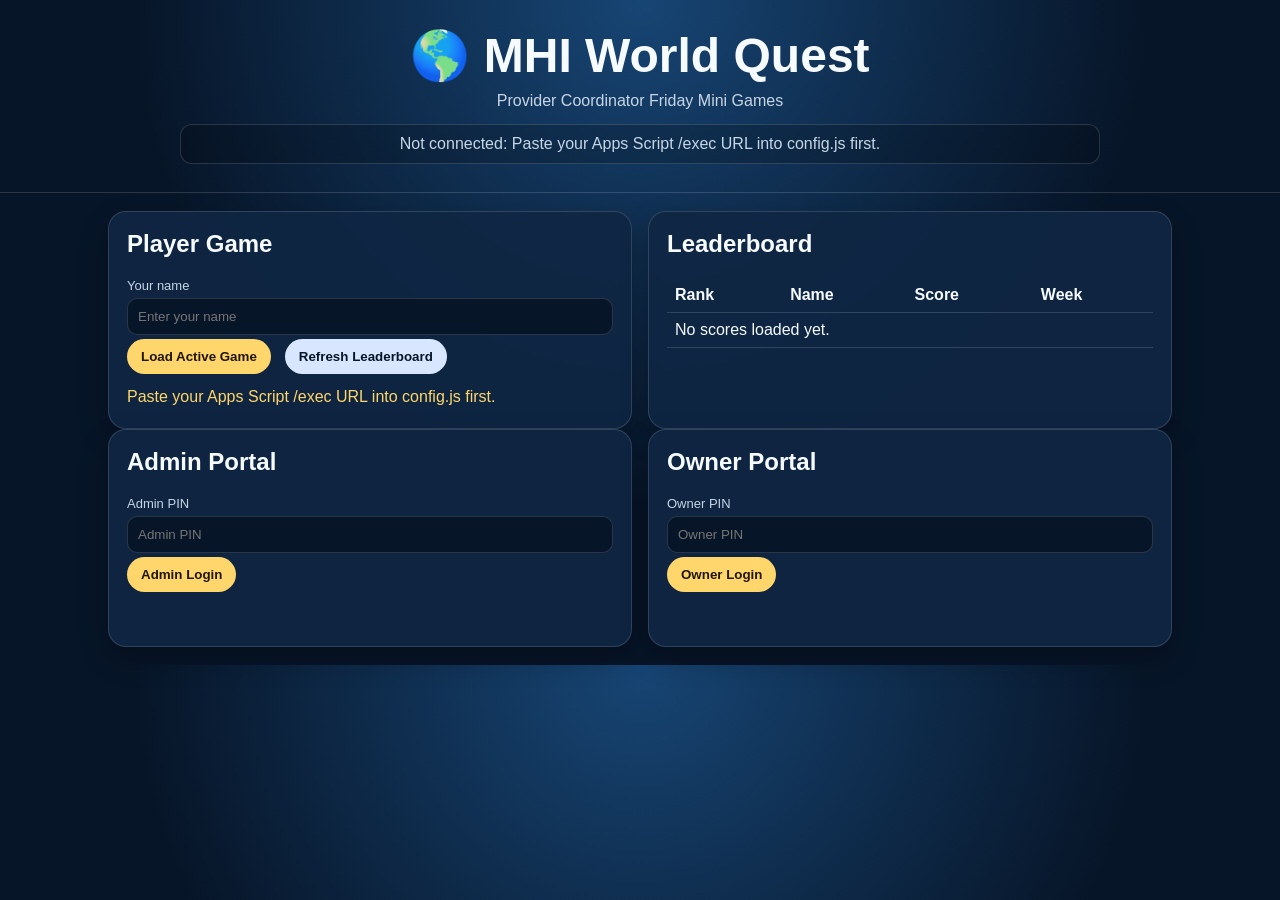
==== commit 9300e580: "Add files via upload" ====
--- a/index.html
+++ b/index.html
@@ -1,61 +1,101 @@
-<!DOCTYPE html><html lang="en"><head><meta charset="UTF-8"/><meta name="viewport" content="width=device-width, initial-scale=1.0"/><title>MHI Provider Coordinator World Quest</title><link rel="stylesheet" href="style.css"/></head><body><div class="app">
-<header class="hero">
-      <div>
-        <p class="eyebrow">July Theme • World Quest</p>
-        <h1>World Quest</h1>
-        <p>Compete across continents. Conquer the globe. Explore countries, landmarks, flags, history, cultures, and geography.</p>
+<!doctype html>
+<html lang="en">
+<head>
+  <meta charset="utf-8" />
+  <meta name="viewport" content="width=device-width, initial-scale=1" />
+  <title>MHI World Quest Mini Games</title>
+  <link rel="stylesheet" href="style.css?v=40.0" />
+</head>
+<body>
+  <header>
+    <h1>🌎 MHI World Quest</h1>
+    <p class="subtitle">Provider Coordinator Friday Mini Games</p>
+    <div id="connectionStatus" class="status-bar">Connecting to Apps Script...</div>
+  </header>
+
+  <main>
+    <section class="grid">
+      <div class="card">
+        <h2>Player Game</h2>
+        <label for="playerName">Your name</label>
+        <input id="playerName" placeholder="Enter your name" />
+        <div class="row">
+          <button id="loadGameBtn">Load Active Game</button>
+          <button id="refreshLeaderboardBtn" class="secondary">Refresh Leaderboard</button>
+        </div>
+        <div id="playerMessage" class="message"></div>
       </div>
-      <div class="theme-art" aria-hidden="true">🌍</div>
-    </header>
-<main class="layout">
-<section class="card game-zone"><div id="entryPanel"><h2>Player Entry</h2><p id="activeDefaultNotice" class="hint">Checking for the active open game...</p><label>Name</label><input id="playerName" placeholder="First Last" maxlength="60"/><label>Week</label><select id="weekSelect"><option value="Week 1">Week 1 Friday</option><option value="Week 2">Week 2 Friday</option><option value="Week 3">Week 3 Friday</option><option value="Week 4">Week 4 Friday</option><option value="Final Kahoot">Final Kahoot Friday</option></select><label>Round</label><select id="roundSelect"><option value="main">Main Weekly Game</option><option value="redemption">Make-Up Round</option></select><button id="joinBtn" type="button">Start / Rejoin</button><p class="hint">Players can only join the active week/game/round opened by Admin or Owner. Once closed, rejoining is blocked.</p></div>
-<div id="activeGamePanel" class="hidden"><div class="pill-row"><span id="gameStatus" class="pill">Not Started</span><span id="winnerRule" class="pill">Top player tracked</span></div><h2 id="questionText">Choose a week and press Start.</h2><div id="answers" class="answers"></div><div id="typedAnswerBox" class="hidden"><input id="typedAnswer" placeholder="Type your answer"/><button id="submitTypedBtn" type="button">Submit</button></div><div id="matchingBox" class="hidden matching-box"></div><div class="button-row"><button id="nextBtn" class="secondary" type="button" disabled>Next</button><button id="exitBtn" class="secondary" type="button">Exit / Come Back Later</button></div><p id="feedback" class="feedback"></p></div></section>
-<aside class="card side-board"><div class="leaderboard-head"><h2>Live Leaderboard</h2><span class="mini">Visible while playing</span></div><ol id="leaderboard"></ol><div class="locked-export"><p class="hint">Export is admin/owner only.</p><input id="exportCode" type="password" placeholder="Admin or owner code"/><button id="exportBtn" class="secondary" type="button">Export Leaderboard</button></div></aside>
-<section class="card"><h2>Admin Portal</h2><p class="admin-note">Admin can set weekly game choice, open/close games and make-up, export leaderboards, run simple cheating audits, and fix name typos.</p><input id="adminCode" type="password" placeholder="Permanent admin code"/><button id="adminLoginBtn" type="button">Open Admin</button><p id="adminLoginStatus" class="hint"></p><div id="adminPanel" class="hidden panel"><h3>Admin Controls</h3><label>Week</label><select id="adminWeek"><option value="Week 1">Week 1</option><option value="Week 2">Week 2</option><option value="Week 3">Week 3</option><option value="Week 4">Week 4</option><option value="Final Kahoot">Final Kahoot</option></select><label>Game Choice for Week</label><select id="adminGameChoice"><option value="Flag Finder">Flag Finder</option>
-  <option value="Landmark Legends">Landmark Legends</option>
-  <option value="Map Quest">Map Quest</option>
-  <option value="Culture Clues">Culture Clues</option>
-  <option value="Empire Explorer">Empire Explorer</option>
-  <option value="World Scramble">World Scramble</option>
-  <option value="Passport Matching">Passport Matching</option>
-  <option value="Global Showdown Kahoot">Global Showdown Kahoot</option>
-  <option value="World Quest Tie-Breaker">World Quest Tie-Breaker</option></select><label>Round Type</label><select id="adminReleaseType"><option value="main">Main Weekly Game</option><option value="redemption">Make-Up Round</option></select><button id="adminSetGameBtn" type="button">Set Week Game</button><button id="adminOpenBtn" type="button">Open Round</button><button id="adminCloseBtn" class="danger" type="button">Close Round</button><button id="adminAuditBtn" class="secondary" type="button">Simple Cheat Audit</button><button id="adminAuditExportBtn" class="secondary" type="button">Export Audit Report</button>
-<button id="adminMakeupReportBtn" class="secondary" type="button">Make-Up Eligibility Report</button>
-<button id="adminExportBtn" class="secondary" type="button">Export Leaderboard to Excel</button><button id="adminSetupBonusBtn" class="secondary" type="button">Setup / Refresh Bonus Points Sheet</button><h4>Fix Name Typo</h4><input id="adminOldName" placeholder="Current incorrect name"/><input id="adminNewName" placeholder="Correct name"/><button id="adminRenamePlayerBtn" class="secondary" type="button">Fix Typo / Rename Player</button><pre id="adminOutput"></pre></div></section>
-<section class="card owner-card"><h2>Owner Portal</h2><input id="ownerCode" type="password" placeholder="Permanent owner code"/><button id="ownerLoginBtn" type="button">Open Owner</button><p id="ownerLoginStatus" class="hint"></p><div id="ownerPanel" class="hidden panel"><h3>Owner Controls</h3><label>Week</label><select id="ownerWeek"><option value="Week 1">Week 1</option><option value="Week 2">Week 2</option><option value="Week 3">Week 3</option><option value="Week 4">Week 4</option><option value="Final Kahoot">Final Kahoot</option></select><label>Game Choice for Week</label><select id="ownerGameChoice"><option value="Flag Finder">Flag Finder</option>
-  <option value="Landmark Legends">Landmark Legends</option>
-  <option value="Map Quest">Map Quest</option>
-  <option value="Culture Clues">Culture Clues</option>
-  <option value="Empire Explorer">Empire Explorer</option>
-  <option value="World Scramble">World Scramble</option>
-  <option value="Passport Matching">Passport Matching</option>
-  <option value="Global Showdown Kahoot">Global Showdown Kahoot</option>
-  <option value="World Quest Tie-Breaker">World Quest Tie-Breaker</option></select><label>Round Type</label><select id="ownerReleaseType"><option value="main">Main Weekly Game</option><option value="redemption">Make-Up Round</option></select><button id="ownerSetGameBtn" type="button">Set Week Game</button><button id="ownerOpenBtn" type="button">Open Round</button><button id="ownerCloseBtn" class="danger" type="button">Close Round</button>
-<h4>Owner Practice Mode</h4>
-<p class="hint">Practice mode lets you test the active open game without saving points to the real leaderboard.</p>
-<button id="ownerPracticeBtn" class="secondary" type="button">Start Owner Practice Game</button>
 
-<h4>Owner Question Editor</h4>
-<p class="hint">Use this to update questions/options from the site. Edits are stored in the backend Google Sheet and override coded questions for the selected week/round/game.</p>
-<label>Edit Week</label><select id="editorWeek"><option value="Week 1">Week 1</option><option value="Week 2">Week 2</option><option value="Week 3">Week 3</option><option value="Week 4">Week 4</option><option value="Final Kahoot">Final Kahoot</option></select>
-<label>Edit Round</label><select id="editorReleaseType"><option value="main">Main Weekly Game</option><option value="redemption">Make-Up Round</option></select>
-<label>Edit Game</label><select id="editorGame"><option value="Flag Finder">Flag Finder</option>
-  <option value="Landmark Legends">Landmark Legends</option>
-  <option value="Map Quest">Map Quest</option>
-  <option value="Culture Clues">Culture Clues</option>
-  <option value="Empire Explorer">Empire Explorer</option>
-  <option value="World Scramble">World Scramble</option>
-  <option value="Passport Matching">Passport Matching</option>
-  <option value="Global Showdown Kahoot">Global Showdown Kahoot</option>
-  <option value="World Quest Tie-Breaker">World Quest Tie-Breaker</option></select>
-<button id="ownerLoadQuestionsBtn" class="secondary" type="button">Load Editable Questions</button>
-<textarea id="questionEditorBox" rows="12" style="width:100%;border-radius:14px;background:#101019;color:#f9f5e8;border:1px solid rgba(255,255,255,.13);padding:12px;" placeholder="Load questions first, then edit JSON here."></textarea>
-<button id="ownerSaveQuestionsBtn" class="secondary" type="button">Save Question Edits</button>
-<button id="ownerResetQuestionsBtn" class="danger" type="button">Clear Custom Questions</button>
-<button id="ownerActiveDashboardBtn" class="secondary" type="button">View Active Round Dashboard</button>
-<button id="ownerForceCloseBtn" class="danger" type="button">Force Close All Rounds</button>
-<button id="ownerAuditExportBtn" class="secondary" type="button">Export Full Audit Report</button>
-<button id="ownerBonusReportBtn" class="secondary" type="button">Export Bonus Point Report</button>
-<button id="ownerMakeupReportBtn" class="secondary" type="button">Make-Up Eligibility Report</button>
-<button id="ownerExportBtn" class="secondary" type="button">Export Leaderboard to Excel</button><button id="ownerSetupBonusBtn" class="secondary" type="button">Setup / Refresh Bonus Points Sheet</button><h4>Owner Reports</h4><button id="ownerReportBtn" class="secondary" type="button">Internal Summary Report</button><button id="ownerParticipationBtn" class="secondary" type="button">Participation Report</button><button id="ownerMake-UpBtn" class="secondary" type="button">Make-Up Report</button><button id="ownerPrizeBtn" class="secondary" type="button">Prize Points Report</button><button id="ownerAuditBtn" class="secondary" type="button">Deep Audit Report</button><h4>Owner Score Adjustment</h4><input id="adjustName" placeholder="Player name"/><input id="adjustPoints" type="number" placeholder="Points adjustment, ex: -5 or 10"/><input id="adjustReason" placeholder="Reason"/><button id="ownerAdjustBtn" type="button">Submit Adjustment</button><h4>Fix Name Typo</h4><input id="ownerOldName" placeholder="Current incorrect name"/><input id="ownerNewName" placeholder="Correct name"/><button id="ownerRenamePlayerBtn" class="secondary" type="button">Fix Typo / Rename Player</button><h4>Owner Reset Controls</h4><p class="hint">Reset is scoped to the selected player, week, and round only. Other weeks stay untouched.</p><input id="resetPlayerName" placeholder="Player name to reset"/><label>Reset Week</label><select id="resetWeek"><option value="Week 1">Week 1</option><option value="Week 2">Week 2</option><option value="Week 3">Week 3</option><option value="Week 4">Week 4</option><option value="Final Kahoot">Final Kahoot</option></select><label>Reset Round</label><select id="resetReleaseType"><option value="main">Main Weekly Game</option><option value="redemption">Make-Up Round</option></select><button id="ownerResetPlayerBtn" class="danger" type="button">Reset Player Round</button><button id="ownerResetLeaderboardBtn" class="danger" type="button">Archive + Reset Leaderboard</button><h4>Owner Delete Player / Test Record Cleanup</h4><p class="hint">Provider Coordinator deletion is owner-only and completely removes the selected player's records.</p><input id="ownerDeletePlayerName" placeholder="Player name to delete completely"/><button id="ownerDeletePlayerBtn" class="danger" type="button">Delete Player Completely</button><h4>Owner Security Tools</h4><button id="ownerGenerateTempBtn" class="secondary" type="button">Generate Temporary Admin Code</button><button id="ownerLogsBtn" class="secondary" type="button">View Action Logs</button><button id="ownerSuspiciousBtn" class="secondary" type="button">View Suspicious Activity</button><pre id="ownerOutput"></pre></div></section>
-</main></div><script src="config.js"></script><script src="gameBank.js"></script><script src="game.js"></script></body></html>+      <div class="card">
+        <h2>Leaderboard</h2>
+        <table class="leaderboard">
+          <thead><tr><th>Rank</th><th>Name</th><th>Score</th><th>Week</th></tr></thead>
+          <tbody id="leaderboardBody"><tr><td colspan="4">No scores loaded yet.</td></tr></tbody>
+        </table>
+      </div>
+    </section>
+
+    <section id="gameCard" class="card hidden">
+      <h2 id="gameTitle">Game</h2>
+      <div id="progressText" class="notice"></div>
+      <div id="questionText" class="question"></div>
+      <div id="choicesWrap"></div>
+      <div id="scoreText" class="message"></div>
+    </section>
+
+    <section class="grid">
+      <div class="card">
+        <h2>Admin Portal</h2>
+        <label for="adminPin">Admin PIN</label>
+        <input id="adminPin" type="password" placeholder="Admin PIN" />
+        <button id="adminLoginBtn">Admin Login</button>
+        <div id="adminMessage" class="message"></div>
+
+        <div id="adminPanel" class="admin-panel hidden">
+          <h3>Round Controls</h3>
+          <label for="weekSelect">Week</label>
+          <select id="weekSelect">
+            <option value="week1">Week 1</option>
+            <option value="week2">Week 2</option>
+            <option value="week3">Week 3</option>
+            <option value="week4">Week 4</option>
+          </select>
+          <label for="roundType">Round Type</label>
+          <select id="roundType">
+            <option value="main">Main Round</option>
+            <option value="redemption">Make-Up / Redemption Round</option>
+            <option value="final">Final Tournament</option>
+          </select>
+          <button id="setWeekGameBtn">Set Week Game</button>
+          <button id="openRoundBtn" class="good">Open Round</button>
+          <button id="closeRoundBtn" class="danger">Close Round</button>
+          <button id="clearCustomQuestionsBtn" class="secondary">Clear Custom Questions</button>
+        </div>
+      </div>
+
+      <div class="card">
+        <h2>Owner Portal</h2>
+        <label for="ownerPin">Owner PIN</label>
+        <input id="ownerPin" type="password" placeholder="Owner PIN" />
+        <button id="ownerLoginBtn">Owner Login</button>
+        <div id="ownerMessage" class="message"></div>
+
+        <div id="ownerPanel" class="admin-panel hidden">
+          <h3>Owner Controls</h3>
+          <button id="forceCloseAllRoundsBtn" class="danger">Force Close All Rounds</button>
+          <label for="resetPlayerName">Player name for reset/delete</label>
+          <input id="resetPlayerName" placeholder="Exact player name" />
+          <button id="resetPlayerRoundBtn" class="secondary">Reset Player Round</button>
+          <button id="deletePlayerCompletelyBtn" class="danger">Delete Player Completely</button>
+          <button id="archiveResetLeaderboardBtn" class="danger">Archive + Reset Leaderboard</button>
+          <p class="small">Archive + Reset moves active scores into the Leaderboard Archive sheet before clearing active scores.</p>
+        </div>
+      </div>
+    </section>
+  </main>
+
+  <script src="config.js?v=40.0"></script>
+  <script src="gameBank.js?v=40.0"></script>
+  <script src="game.js?v=40.0"></script>
+</body>
+</html>
--- a/style.css
+++ b/style.css
@@ -1,26 +1,78 @@
-:root{--bg:#07151f;--card:#102633;--card2:#17394a;--text:#f3fbf8;--muted:#b7d4d1;--gold:#ffd166;--red:#ef476f;--green:#06d6a0;--blue:#118ab2;--border:rgba(255,255,255,.15)}
-*{box-sizing:border-box}body{margin:0;font-family:Arial,Helvetica,sans-serif;background:radial-gradient(circle at top left,rgba(245,200,76,.16),transparent 35%),radial-gradient(circle at bottom right,rgba(196,61,75,.12),transparent 35%),var(--bg);color:var(--text)}
-.app{width:min(1240px,94vw);margin:0 auto;padding:28px 0}.hero{display:flex;justify-content:space-between;gap:16px;align-items:center;padding:24px;border:1px solid var(--border);border-radius:24px;background:linear-gradient(135deg,rgba(35,35,54,.98),rgba(23,23,34,.9));margin-bottom:18px;box-shadow:0 20px 60px rgba(0,0,0,.28)}
-.eyebrow{color:var(--gold);font-weight:800;text-transform:uppercase;letter-spacing:2px;font-size:12px;margin:0 0 8px}
-h1,h2,h3,h4,p{margin-top:0}.layout{display:grid;grid-template-columns:minmax(0,1.35fr) minmax(320px,.65fr);gap:18px}.card{padding:22px;border:1px solid var(--border);background:rgba(23,23,34,.95);border-radius:22px;box-shadow:0 15px 40px rgba(0,0,0,.22)}
-.game-zone{min-height:520px}.side-board{grid-row:span 4;position:sticky;top:16px;align-self:start;max-height:calc(100vh - 32px);overflow:auto}
-label{display:block;color:var(--muted);font-size:13px;margin:10px 0 7px}input,select{width:100%;padding:14px;border-radius:14px;border:1px solid var(--border);background:#101019;color:var(--text);margin-bottom:10px}
-button{border:0;border-radius:14px;padding:13px 16px;background:linear-gradient(135deg,var(--gold),#ffdf7a);color:#18120a;font-weight:800;cursor:pointer;margin:3px 2px;position:relative;z-index:2}
-button:disabled{opacity:.45;cursor:not-allowed}.secondary{background:var(--card2);color:var(--text);border:1px solid var(--border)}.danger{background:rgba(196,61,75,.18);color:#ffb6be;border:1px solid rgba(196,61,75,.45)}
-.hint,.feedback,.mini{color:var(--muted);font-size:13px}.answers{display:grid;gap:10px}.answer-btn{text-align:left;background:#101019;color:var(--text);border:1px solid var(--border);width:100%}.answer-btn.correct{background:rgba(76,201,138,.2);border-color:rgba(76,201,138,.65)}.answer-btn.wrong{background:rgba(196,61,75,.2);border-color:rgba(196,61,75,.65)}
-.pill-row{display:flex;gap:8px;flex-wrap:wrap;margin-bottom:18px}.pill{display:inline-flex;padding:8px 10px;border-radius:999px;background:rgba(245,200,76,.14);color:var(--gold);font-size:12px;font-weight:800}
-.hidden{display:none!important}.panel{margin-top:14px;border-top:1px solid var(--border);padding-top:14px}pre{white-space:pre-wrap;background:#101019;border:1px solid var(--border);border-radius:14px;padding:12px;max-height:300px;overflow:auto}
-ol{padding-left:24px}li{padding:10px 0;border-bottom:1px solid var(--border)}.leaderboard-head{display:flex;justify-content:space-between;gap:10px;align-items:center}.locked-export{margin-top:16px;border-top:1px solid var(--border);padding-top:14px}.button-row{margin-top:14px}
-.matching-box{display:grid;gap:10px}.match-row{display:grid;grid-template-columns:1fr 1fr;gap:10px;background:#101019;border:1px solid var(--border);padding:10px;border-radius:14px}.match-row select{margin:0}.admin-note{border-left:4px solid var(--gold);padding-left:10px;color:var(--muted)}
-@media(max-width:920px){.layout{grid-template-columns:1fr}.side-board{position:static;max-height:none}.hero{flex-direction:column;align-items:stretch}}
-body{background:radial-gradient(circle at 20% 10%,rgba(6,214,160,.20),transparent 30%),radial-gradient(circle at 80% 20%,rgba(17,138,178,.18),transparent 32%),radial-gradient(circle at 50% 85%,rgba(255,209,102,.12),transparent 35%),var(--bg)!important}
-.hero{background:linear-gradient(135deg,rgba(17,57,74,.98),rgba(7,21,31,.95))!important;border-color:rgba(255,209,102,.25)!important}
-.theme-art{font-size:76px;filter:drop-shadow(0 8px 20px rgba(0,0,0,.35));line-height:1}
-.card{background:rgba(16,38,51,.96)!important}
-button{background:linear-gradient(135deg,var(--gold),#ffe6a6)!important}
-.secondary{background:var(--card2)!important;color:var(--text)!important;border:1px solid var(--border)!important}
-.danger{background:rgba(239,71,111,.18)!important;color:#ffd0dc!important;border:1px solid rgba(239,71,111,.55)!important}
-.pill{background:rgba(6,214,160,.16)!important;color:#adffe6!important}
-.answer-btn{background:#07151f!important;color:var(--text)!important}
-.answer-btn.correct{background:rgba(6,214,160,.25)!important}
-.answer-btn.wrong{background:rgba(239,71,111,.23)!important}
+:root {
+  --bg: #071528;
+  --panel: #102744;
+  --panel2: #16365d;
+  --text: #f6fbff;
+  --muted: #c6d6e6;
+  --gold: #ffd66b;
+  --danger: #ff7a7a;
+  --good: #78e3ad;
+  --line: rgba(255,255,255,.14);
+}
+* { box-sizing: border-box; }
+body {
+  margin: 0;
+  font-family: Arial, Helvetica, sans-serif;
+  background: radial-gradient(circle at top, #174574 0, var(--bg) 55%);
+  color: var(--text);
+}
+header {
+  padding: 28px 18px;
+  text-align: center;
+  border-bottom: 1px solid var(--line);
+}
+h1 { margin: 0; font-size: clamp(28px, 5vw, 48px); }
+.subtitle { margin: 8px 0 0; color: var(--muted); }
+.status-bar {
+  margin: 14px auto 0;
+  max-width: 920px;
+  padding: 10px 12px;
+  border: 1px solid var(--line);
+  border-radius: 12px;
+  background: rgba(0,0,0,.18);
+  color: var(--muted);
+}
+main { max-width: 1100px; margin: 0 auto; padding: 18px; }
+.grid { display: grid; grid-template-columns: repeat(auto-fit, minmax(260px, 1fr)); gap: 16px; }
+.card {
+  background: rgba(16,39,68,.92);
+  border: 1px solid var(--line);
+  border-radius: 18px;
+  padding: 18px;
+  box-shadow: 0 12px 28px rgba(0,0,0,.25);
+}
+.card h2, .card h3 { margin-top: 0; }
+.row { display: flex; gap: 10px; flex-wrap: wrap; align-items: center; }
+label { display: block; font-size: 13px; color: var(--muted); margin: 10px 0 5px; }
+input, select, textarea {
+  width: 100%;
+  padding: 10px;
+  border-radius: 10px;
+  border: 1px solid var(--line);
+  background: #071528;
+  color: var(--text);
+}
+textarea { min-height: 80px; }
+button {
+  border: 0;
+  border-radius: 999px;
+  padding: 10px 14px;
+  background: var(--gold);
+  color: #201500;
+  font-weight: 700;
+  cursor: pointer;
+  margin: 4px 4px 4px 0;
+}
+button.secondary { background: #d8e7ff; color: #071528; }
+button.danger { background: var(--danger); color: #260000; }
+button.good { background: var(--good); color: #002412; }
+button:disabled { opacity: .5; cursor: not-allowed; }
+.notice { color: var(--muted); font-size: 14px; line-height: 1.4; }
+.message { min-height: 22px; color: var(--gold); margin-top: 10px; }
+.hidden { display: none !important; }
+.question { font-size: 20px; font-weight: 700; margin: 8px 0 14px; }
+.choice { display: block; width: 100%; text-align: left; margin: 8px 0; border-radius: 12px; background: #d8e7ff; }
+.leaderboard { width: 100%; border-collapse: collapse; margin-top: 10px; }
+.leaderboard th, .leaderboard td { border-bottom: 1px solid var(--line); padding: 8px; text-align: left; }
+.admin-panel { border-top: 1px solid var(--line); margin-top: 14px; padding-top: 14px; }
+.small { font-size: 12px; color: var(--muted); }
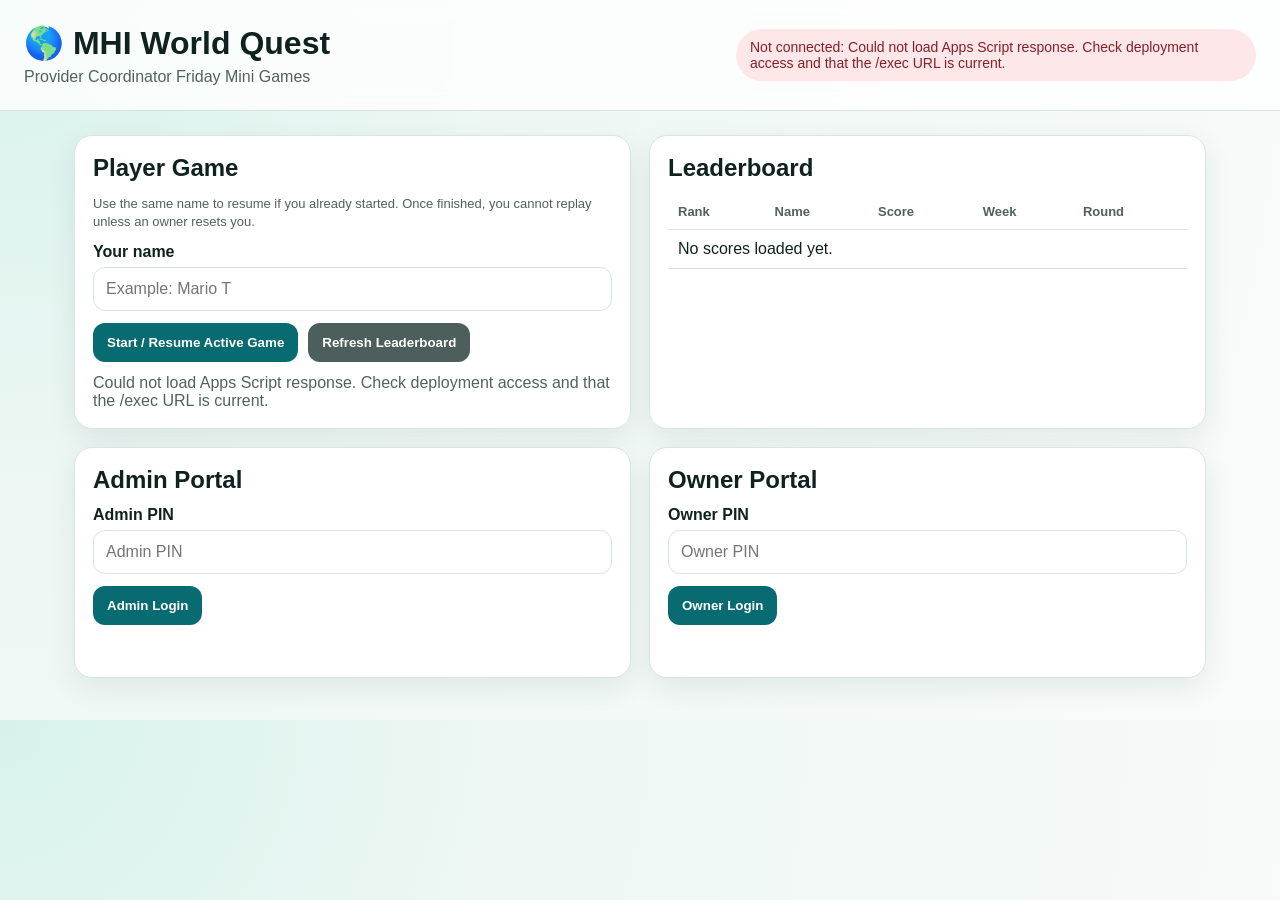
==== commit 698c2f69: "Add files via upload" ====
--- a/index.html
+++ b/index.html
@@ -4,72 +4,88 @@
   <meta charset="utf-8" />
   <meta name="viewport" content="width=device-width, initial-scale=1" />
   <title>MHI World Quest Mini Games</title>
-  <link rel="stylesheet" href="style.css?v=40.0" />
+  <link rel="stylesheet" href="style.css?v=42.0" />
 </head>
 <body>
-  <header>
-    <h1>🌎 MHI World Quest</h1>
-    <p class="subtitle">Provider Coordinator Friday Mini Games</p>
-    <div id="connectionStatus" class="status-bar">Connecting to Apps Script...</div>
+  <header class="hero">
+    <div>
+      <h1>🌎 MHI World Quest</h1>
+      <p class="subtitle">Provider Coordinator Friday Mini Games</p>
+    </div>
+    <div id="connectionStatus" class="status-bar">Checking connection...</div>
   </header>
 
   <main>
-    <section class="grid">
+    <section class="grid two">
       <div class="card">
         <h2>Player Game</h2>
+        <p class="small">Use the same name to resume if you already started. Once finished, you cannot replay unless an owner resets you.</p>
         <label for="playerName">Your name</label>
-        <input id="playerName" placeholder="Enter your name" />
+        <input id="playerName" placeholder="Example: Mario T" autocomplete="name" />
         <div class="row">
-          <button id="loadGameBtn">Load Active Game</button>
-          <button id="refreshLeaderboardBtn" class="secondary">Refresh Leaderboard</button>
+          <button id="loadGameBtn" type="button">Start / Resume Active Game</button>
+          <button id="refreshLeaderboardBtn" type="button" class="secondary">Refresh Leaderboard</button>
         </div>
         <div id="playerMessage" class="message"></div>
+        <div id="duplicateNote" class="notice hidden"></div>
       </div>
 
       <div class="card">
         <h2>Leaderboard</h2>
-        <table class="leaderboard">
-          <thead><tr><th>Rank</th><th>Name</th><th>Score</th><th>Week</th></tr></thead>
-          <tbody id="leaderboardBody"><tr><td colspan="4">No scores loaded yet.</td></tr></tbody>
-        </table>
+        <div class="table-wrap">
+          <table class="leaderboard">
+            <thead><tr><th>Rank</th><th>Name</th><th>Score</th><th>Week</th><th>Round</th></tr></thead>
+            <tbody id="leaderboardBody"><tr><td colspan="5">No scores loaded yet.</td></tr></tbody>
+          </table>
+        </div>
       </div>
     </section>
 
     <section id="gameCard" class="card hidden">
-      <h2 id="gameTitle">Game</h2>
+      <div class="game-head">
+        <div>
+          <h2 id="gameTitle">Game</h2>
+          <p id="gameStyle" class="small"></p>
+        </div>
+        <div id="scorePill" class="pill">Score: 0</div>
+      </div>
       <div id="progressText" class="notice"></div>
       <div id="questionText" class="question"></div>
-      <div id="choicesWrap"></div>
-      <div id="scoreText" class="message"></div>
+      <div id="choicesWrap" class="choices"></div>
+      <div id="answerFeedback" class="message"></div>
     </section>
 
-    <section class="grid">
+    <section class="grid two">
       <div class="card">
         <h2>Admin Portal</h2>
         <label for="adminPin">Admin PIN</label>
         <input id="adminPin" type="password" placeholder="Admin PIN" />
-        <button id="adminLoginBtn">Admin Login</button>
+        <button id="adminLoginBtn" type="button">Admin Login</button>
         <div id="adminMessage" class="message"></div>
 
         <div id="adminPanel" class="admin-panel hidden">
           <h3>Round Controls</h3>
           <label for="weekSelect">Week</label>
           <select id="weekSelect">
-            <option value="week1">Week 1</option>
-            <option value="week2">Week 2</option>
-            <option value="week3">Week 3</option>
-            <option value="week4">Week 4</option>
+            <option value="week1">Week 1 — Flag & Country Challenge</option>
+            <option value="week2">Week 2 — Landmark Logic</option>
+            <option value="week3">Week 3 — History & Explorer Sprint</option>
+            <option value="week4">Week 4 — Final World Quest Mix</option>
           </select>
+
           <label for="roundType">Round Type</label>
           <select id="roundType">
             <option value="main">Main Round</option>
             <option value="redemption">Make-Up / Redemption Round</option>
             <option value="final">Final Tournament</option>
           </select>
-          <button id="setWeekGameBtn">Set Week Game</button>
-          <button id="openRoundBtn" class="good">Open Round</button>
-          <button id="closeRoundBtn" class="danger">Close Round</button>
-          <button id="clearCustomQuestionsBtn" class="secondary">Clear Custom Questions</button>
+
+          <div class="button-stack">
+            <button id="setWeekGameBtn" type="button">Set Week Game</button>
+            <button id="openRoundBtn" type="button" class="good">Open Round</button>
+            <button id="closeRoundBtn" type="button" class="danger">Close Round</button>
+            <button id="clearCustomQuestionsBtn" type="button" class="secondary">Clear Custom Questions</button>
+          </div>
         </div>
       </div>
 
@@ -77,25 +93,36 @@
         <h2>Owner Portal</h2>
         <label for="ownerPin">Owner PIN</label>
         <input id="ownerPin" type="password" placeholder="Owner PIN" />
-        <button id="ownerLoginBtn">Owner Login</button>
+        <button id="ownerLoginBtn" type="button">Owner Login</button>
         <div id="ownerMessage" class="message"></div>
 
         <div id="ownerPanel" class="admin-panel hidden">
           <h3>Owner Controls</h3>
-          <button id="forceCloseAllRoundsBtn" class="danger">Force Close All Rounds</button>
+          <button id="forceCloseAllRoundsBtn" type="button" class="danger">Force Close All Rounds</button>
+
           <label for="resetPlayerName">Player name for reset/delete</label>
           <input id="resetPlayerName" placeholder="Exact player name" />
-          <button id="resetPlayerRoundBtn" class="secondary">Reset Player Round</button>
-          <button id="deletePlayerCompletelyBtn" class="danger">Delete Player Completely</button>
-          <button id="archiveResetLeaderboardBtn" class="danger">Archive + Reset Leaderboard</button>
-          <p class="small">Archive + Reset moves active scores into the Leaderboard Archive sheet before clearing active scores.</p>
+          <div class="button-stack">
+            <button id="resetPlayerRoundBtn" type="button" class="secondary">Reset Player Round</button>
+            <button id="deletePlayerCompletelyBtn" type="button" class="danger">Delete Player Completely</button>
+          </div>
+
+          <h3>Merge Duplicate Users</h3>
+          <p class="small">Use this when someone typed their name slightly different. The source name will be moved into the correct target name.</p>
+          <label for="mergeFromName">Merge from</label>
+          <input id="mergeFromName" placeholder="Wrong/duplicate name" />
+          <label for="mergeToName">Merge into</label>
+          <input id="mergeToName" placeholder="Correct name" />
+          <button id="mergeUsersBtn" type="button" class="secondary">Merge Users</button>
+
+          <button id="archiveResetLeaderboardBtn" type="button" class="danger">Archive + Reset Leaderboard</button>
+          <p class="small">Archive + Reset moves active scores into Leaderboard Archive before clearing the active leaderboard and progress.</p>
         </div>
       </div>
     </section>
   </main>
 
-  <script src="config.js?v=40.0"></script>
-  <script src="gameBank.js?v=40.0"></script>
-  <script src="game.js?v=40.0"></script>
+  <script src="gameBank.js?v=42.0"></script>
+  <script src="game.js?v=42.0"></script>
 </body>
 </html>
--- a/style.css
+++ b/style.css
@@ -1,78 +1,110 @@
 :root {
-  --bg: #071528;
-  --panel: #102744;
-  --panel2: #16365d;
-  --text: #f6fbff;
-  --muted: #c6d6e6;
-  --gold: #ffd66b;
-  --danger: #ff7a7a;
-  --good: #78e3ad;
-  --line: rgba(255,255,255,.14);
+  --bg: #eef7f4;
+  --card: #ffffff;
+  --text: #10221f;
+  --muted: #52615e;
+  --border: #d8e6e2;
+  --accent: #096b72;
+  --accent-dark: #064f54;
+  --danger: #9b1c31;
+  --good: #157347;
+  --warning: #fff6d7;
 }
 * { box-sizing: border-box; }
 body {
   margin: 0;
   font-family: Arial, Helvetica, sans-serif;
-  background: radial-gradient(circle at top, #174574 0, var(--bg) 55%);
+  background: radial-gradient(circle at top left, #d7f2eb 0, var(--bg) 35%, #f8fbfa 100%);
   color: var(--text);
 }
-header {
-  padding: 28px 18px;
-  text-align: center;
-  border-bottom: 1px solid var(--line);
+.hero {
+  display: flex;
+  justify-content: space-between;
+  gap: 16px;
+  align-items: center;
+  padding: 24px;
+  background: #ffffffcc;
+  border-bottom: 1px solid var(--border);
+  position: sticky;
+  top: 0;
+  z-index: 5;
+  backdrop-filter: blur(8px);
 }
-h1 { margin: 0; font-size: clamp(28px, 5vw, 48px); }
-.subtitle { margin: 8px 0 0; color: var(--muted); }
-.status-bar {
-  margin: 14px auto 0;
-  max-width: 920px;
-  padding: 10px 12px;
-  border: 1px solid var(--line);
-  border-radius: 12px;
-  background: rgba(0,0,0,.18);
-  color: var(--muted);
-}
-main { max-width: 1100px; margin: 0 auto; padding: 18px; }
-.grid { display: grid; grid-template-columns: repeat(auto-fit, minmax(260px, 1fr)); gap: 16px; }
+h1 { margin: 0; font-size: 32px; }
+h2 { margin: 0 0 12px; }
+h3 { margin: 18px 0 10px; }
+.subtitle, .small { color: var(--muted); }
+.subtitle { margin: 6px 0 0; }
+.small { font-size: 13px; line-height: 1.35; }
+main { max-width: 1180px; margin: 0 auto; padding: 24px; }
+.grid { display: grid; gap: 18px; margin-bottom: 18px; }
+.grid.two { grid-template-columns: repeat(2, minmax(0, 1fr)); }
 .card {
-  background: rgba(16,39,68,.92);
-  border: 1px solid var(--line);
+  background: var(--card);
+  border: 1px solid var(--border);
   border-radius: 18px;
   padding: 18px;
-  box-shadow: 0 12px 28px rgba(0,0,0,.25);
+  box-shadow: 0 10px 28px rgba(15, 54, 50, .08);
 }
-.card h2, .card h3 { margin-top: 0; }
-.row { display: flex; gap: 10px; flex-wrap: wrap; align-items: center; }
-label { display: block; font-size: 13px; color: var(--muted); margin: 10px 0 5px; }
-input, select, textarea {
+label { display: block; margin-top: 12px; margin-bottom: 6px; font-weight: 700; }
+input, select {
   width: 100%;
-  padding: 10px;
-  border-radius: 10px;
-  border: 1px solid var(--line);
-  background: #071528;
-  color: var(--text);
+  padding: 12px;
+  border: 1px solid var(--border);
+  border-radius: 12px;
+  font-size: 16px;
+  background: #fff;
 }
-textarea { min-height: 80px; }
 button {
   border: 0;
-  border-radius: 999px;
-  padding: 10px 14px;
-  background: var(--gold);
-  color: #201500;
+  border-radius: 12px;
+  padding: 12px 14px;
+  margin-top: 12px;
   font-weight: 700;
   cursor: pointer;
-  margin: 4px 4px 4px 0;
+  background: var(--accent);
+  color: #fff;
 }
-button.secondary { background: #d8e7ff; color: #071528; }
-button.danger { background: var(--danger); color: #260000; }
-button.good { background: var(--good); color: #002412; }
-button:disabled { opacity: .5; cursor: not-allowed; }
-.notice { color: var(--muted); font-size: 14px; line-height: 1.4; }
-.message { min-height: 22px; color: var(--gold); margin-top: 10px; }
+button:hover { background: var(--accent-dark); }
+button.secondary { background: #4d5f5c; }
+button.good { background: var(--good); }
+button.danger { background: var(--danger); }
+.row { display: flex; gap: 10px; flex-wrap: wrap; }
+.button-stack { display: grid; gap: 4px; }
+.status-bar {
+  padding: 10px 14px;
+  border-radius: 999px;
+  background: var(--warning);
+  color: #4c3d00;
+  font-size: 14px;
+  max-width: 520px;
+}
+.status-bar.good { background: #e2f7ea; color: #0f5132; }
+.status-bar.bad { background: #fde7e9; color: #842029; }
+.status-bar.warn { background: #fff3cd; color: #664d03; }
+.message { margin-top: 12px; min-height: 22px; color: var(--muted); }
+.notice {
+  background: #f2fbf8;
+  border: 1px solid var(--border);
+  border-radius: 12px;
+  padding: 10px;
+  margin: 10px 0;
+}
 .hidden { display: none !important; }
-.question { font-size: 20px; font-weight: 700; margin: 8px 0 14px; }
-.choice { display: block; width: 100%; text-align: left; margin: 8px 0; border-radius: 12px; background: #d8e7ff; }
-.leaderboard { width: 100%; border-collapse: collapse; margin-top: 10px; }
-.leaderboard th, .leaderboard td { border-bottom: 1px solid var(--line); padding: 8px; text-align: left; }
-.admin-panel { border-top: 1px solid var(--line); margin-top: 14px; padding-top: 14px; }
-.small { font-size: 12px; color: var(--muted); }
+.table-wrap { overflow-x: auto; }
+table { width: 100%; border-collapse: collapse; }
+th, td { padding: 10px; border-bottom: 1px solid var(--border); text-align: left; }
+th { color: var(--muted); font-size: 13px; }
+.game-head { display: flex; justify-content: space-between; gap: 12px; align-items: start; }
+.pill { background: #e2f7ea; color: #0f5132; border-radius: 999px; padding: 8px 12px; font-weight: 700; }
+.question { font-size: 22px; font-weight: 800; margin: 18px 0; line-height: 1.35; }
+.choices { display: grid; gap: 10px; }
+.choice { width: 100%; text-align: left; background: #edf5f3; color: var(--text); border: 1px solid var(--border); }
+.choice:hover { background: #dcedea; }
+.choice.correct { background: #d1e7dd; border-color: #8ac2a5; }
+.choice.wrong { background: #f8d7da; border-color: #e5a7ad; }
+@media (max-width: 850px) {
+  .hero { display: block; }
+  .status-bar { margin-top: 12px; border-radius: 12px; }
+  .grid.two { grid-template-columns: 1fr; }
+}
